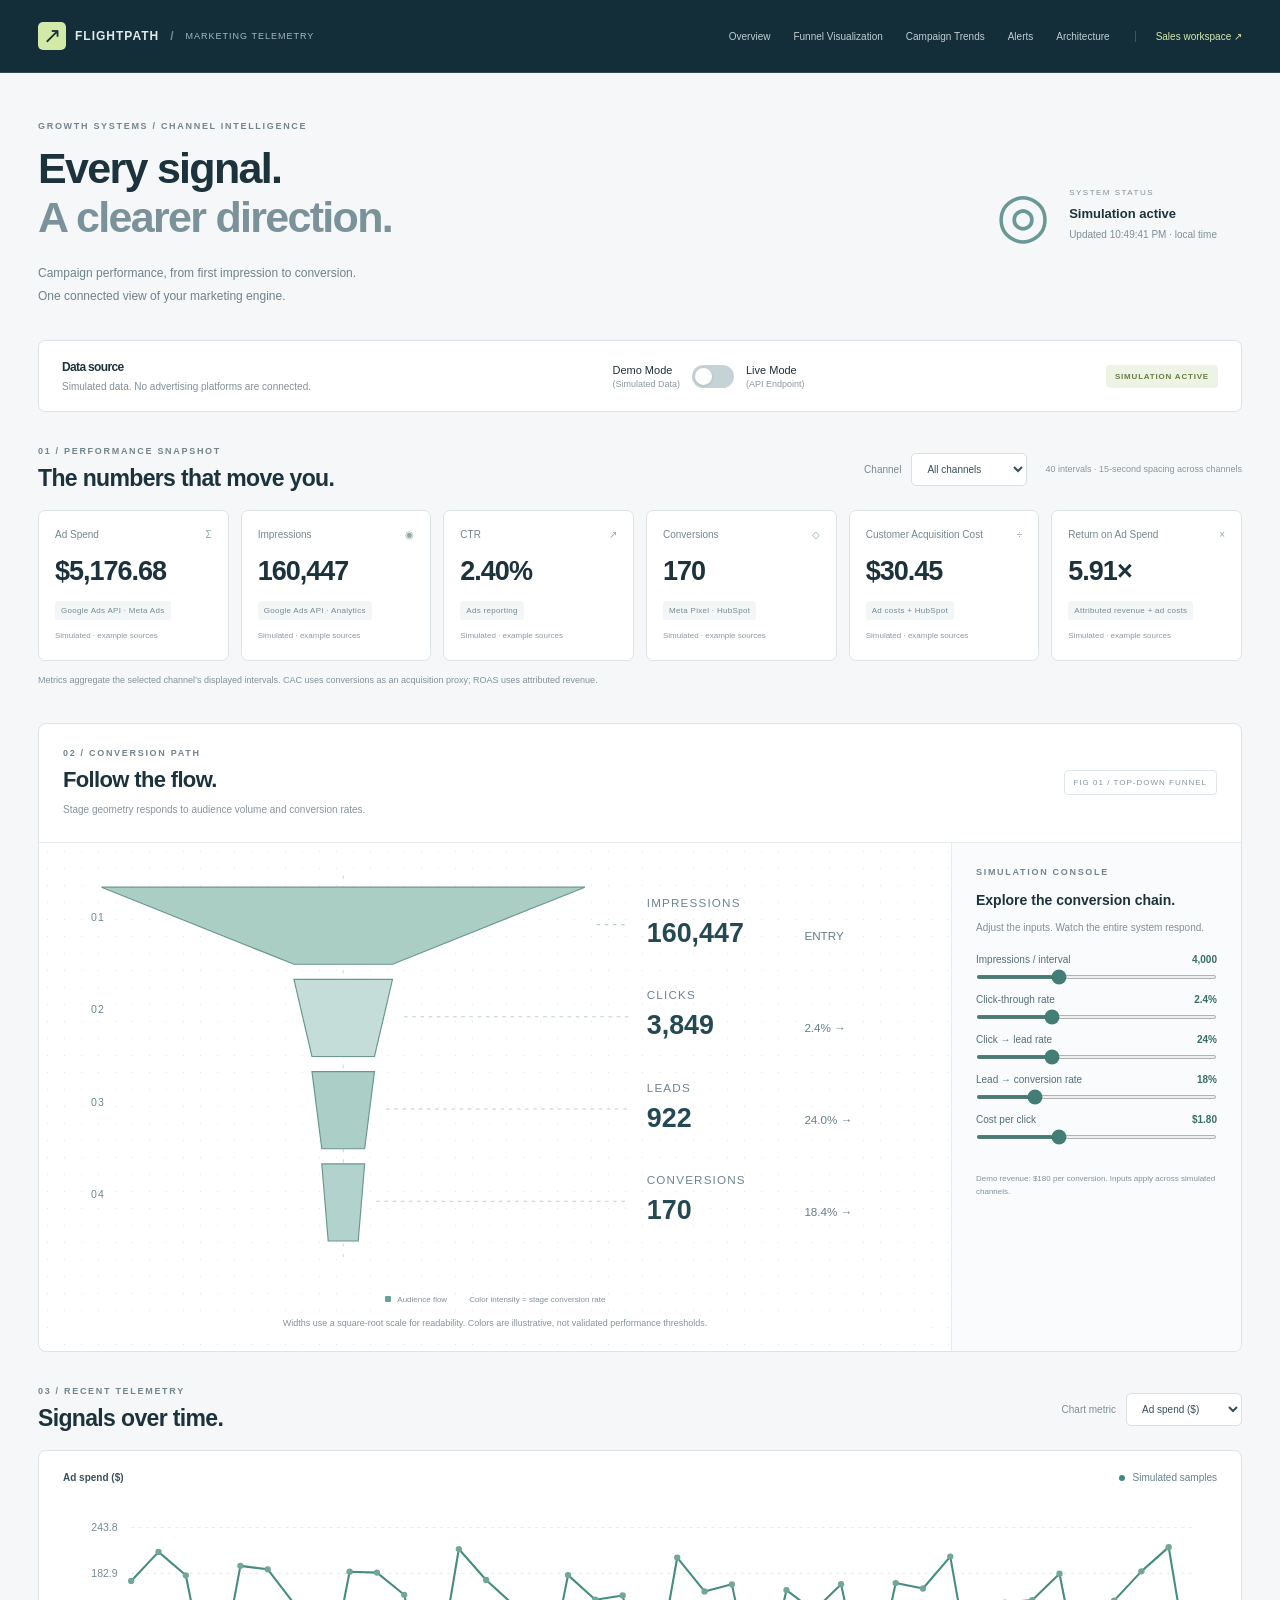
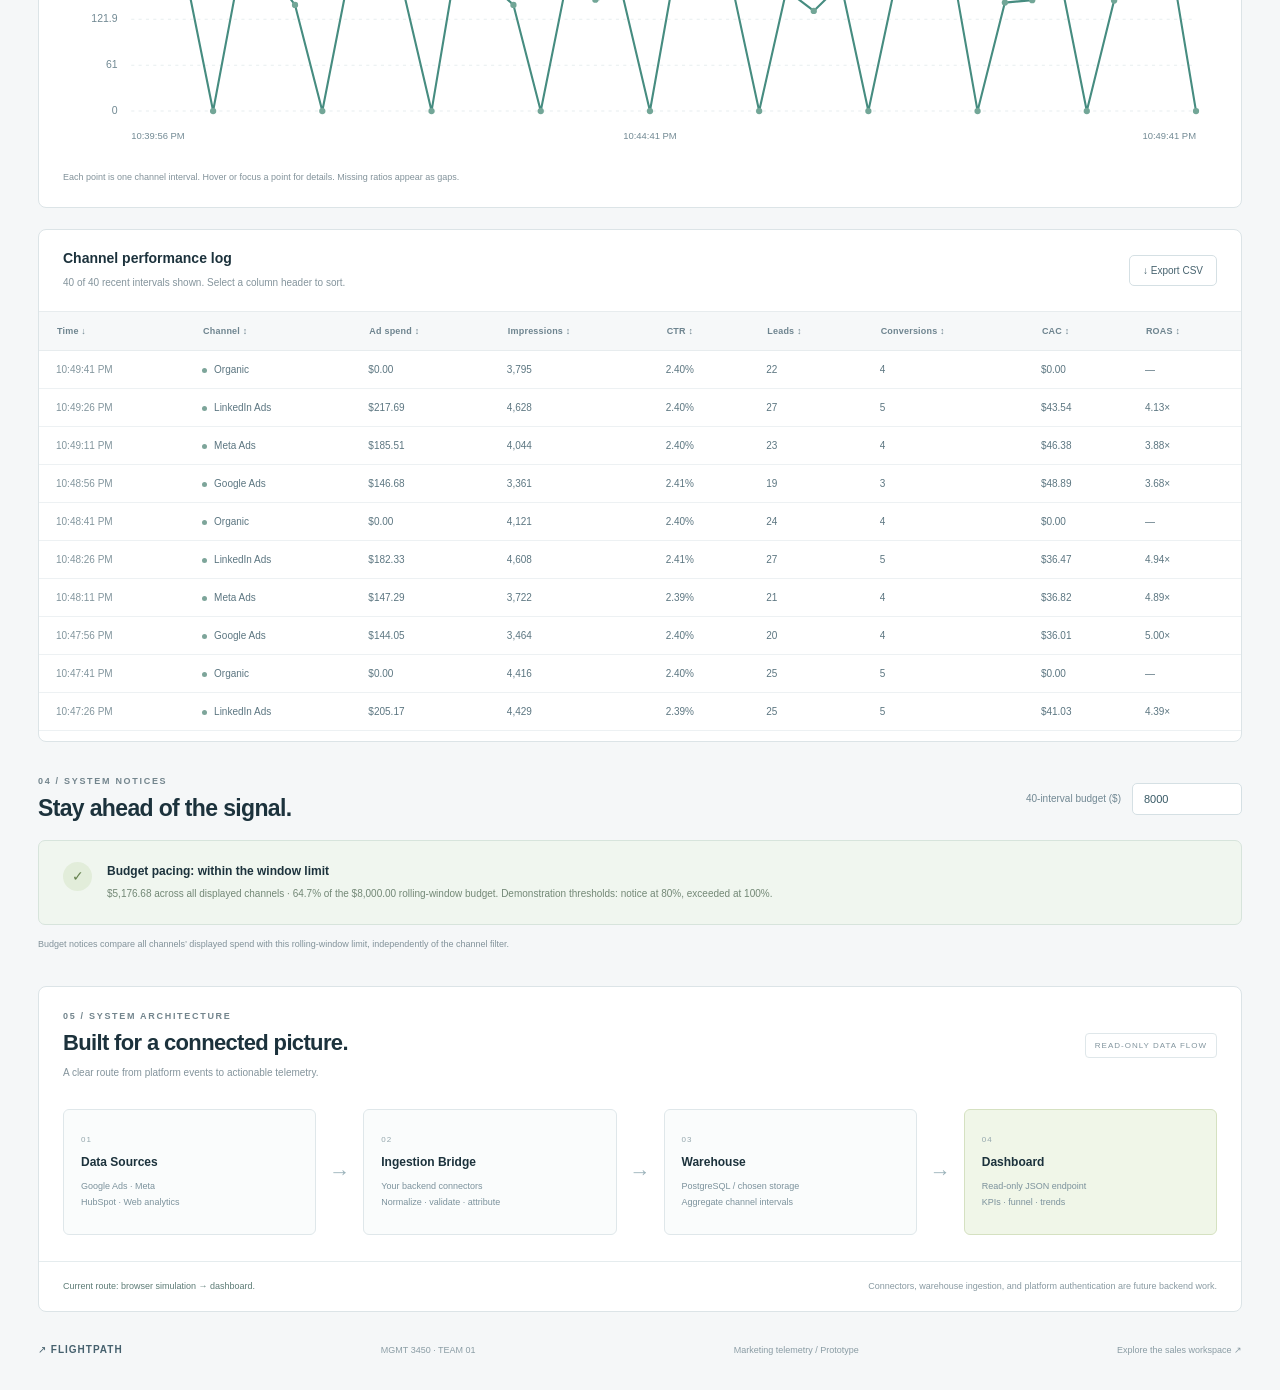
==== index.html @ a355e353 "Build responsive marketing telemetry dashboard with demo and live API modes Add six KPIs, interactiv" ====
<!doctype html>
<html lang="en"><head><meta charset="utf-8"><meta name="viewport" content="width=device-width, initial-scale=1"><meta name="description" content="Marketing telemetry with an interactive funnel, channel trends, and optional live API connection."><title>Flightpath | Marketing Telemetry</title><link rel="stylesheet" href="marketing/styles.css"><script defer src="marketing/model.js"></script><script defer src="marketing/app.js"></script></head>
<body><a class="skip" href="#overview">Skip to overview</a>
<header class="site-header"><div class="nav-inner"><a class="logo" href="#overview"><span class="logo-mark">↗</span> FLIGHTPATH <span class="logo-divider">/</span> <span class="logo-sub">MARKETING TELEMETRY</span></a><nav aria-label="Page sections"><a href="#overview">Overview</a><a href="#visualization">Funnel Visualization</a><a href="#trends">Campaign Trends</a><a href="#alerts">Alerts</a><a href="#architecture">Architecture</a></nav><a class="sales-link" href="sales.html">Sales workspace ↗</a></div></header>
<main><section class="hero"><div><p class="eyebrow">GROWTH SYSTEMS / CHANNEL INTELLIGENCE</p><h1>Every signal.<br><span>A clearer direction.</span></h1><p class="intro">Campaign performance, from first impression to conversion.<br>One connected view of your marketing engine.</p></div><div class="hero-status"><span class="status-orbit" aria-hidden="true">◎</span><div><span class="small-label">SYSTEM STATUS</span><strong id="status-label">Simulation active</strong><span id="updated">Waiting for first sample</span></div></div></section>
<section class="source-panel" aria-labelledby="source-title"><div class="source-top"><div><h2 id="source-title">Data source</h2><p id="source-description">Simulated data. No advertising platforms are connected.</p></div><div class="mode-control"><span>Demo Mode <small>(Simulated Data)</small></span><button id="mode-toggle" class="switch" role="switch" aria-checked="false" aria-label="Live Mode (API Endpoint)"><span></span></button><span>Live Mode <small>(API Endpoint)</small></span></div><span id="mode-badge" class="pill">SIMULATION ACTIVE</span></div><form id="api-form" class="api-settings" hidden><label>Read-only API endpoint<input id="api-endpoint" type="url" placeholder="https://your-backend.example/api/marketing" autocomplete="off" aria-describedby="api-help"></label><button type="submit" class="primary">Connect endpoint ↗</button><p id="api-help">Use your own JSON endpoint. Platform API keys stay on your backend. Live mode never generates sample data.</p></form><p id="connection-message" class="connection-message" role="status"></p></section>
<section id="overview" class="section-block" aria-labelledby="overview-title"><div class="section-heading"><div><p class="eyebrow">01 / PERFORMANCE SNAPSHOT</p><h2 id="overview-title">The numbers that move you.</h2></div><div class="scope"><label for="channel">Channel</label><select id="channel"><option value="all">All channels</option></select><span id="sample-count">40 intervals · 15-second spacing</span></div></div><div id="kpis" class="kpi-grid"></div><p class="section-note">Metrics aggregate the selected channel’s displayed intervals. CAC uses conversions as an acquisition proxy; ROAS uses attributed revenue.</p></section>
<section id="visualization" class="panel section-block" aria-labelledby="funnel-title"><div class="panel-heading"><div><p class="eyebrow">02 / CONVERSION PATH</p><h2 id="funnel-title">Follow the flow.</h2><p>Stage geometry responds to audience volume and conversion rates.</p></div><span class="tag">FIG 01 / TOP-DOWN FUNNEL</span></div><div class="funnel-layout"><div class="funnel-canvas"><svg id="funnel" viewBox="0 0 740 370" role="img" aria-labelledby="funnel-svg-title funnel-svg-description"></svg><div class="funnel-legend"><span><i></i> Audience flow</span><span>Color intensity = stage conversion rate</span></div><p class="section-note">Widths use a square-root scale for readability. Colors are illustrative, not validated performance thresholds.</p></div><aside class="control-panel"><p class="eyebrow">SIMULATION CONSOLE</p><h3>Explore the conversion chain.</h3><p id="controls-note">Adjust the inputs. Watch the entire system respond.</p><fieldset id="demo-controls"><legend class="sr-only">Demo simulation settings</legend><label>Impressions / interval <output for="demo-impressions" id="value-impressions"></output><input id="demo-impressions" type="range" min="1000" max="10000" step="100" value="4000"></label><label>Click-through rate <output for="demo-ctr" id="value-ctr"></output><input id="demo-ctr" type="range" min="0" max="8" step="0.1" value="2.4"></label><label>Click → lead rate <output for="demo-lead" id="value-lead"></output><input id="demo-lead" type="range" min="0" max="80" step="1" value="24"></label><label>Lead → conversion rate <output for="demo-close" id="value-close"></output><input id="demo-close" type="range" min="0" max="80" step="1" value="18"></label><label>Cost per click <output for="demo-cpc" id="value-cpc"></output><input id="demo-cpc" type="range" min="0.2" max="5" step="0.1" value="1.8"></label></fieldset><p class="control-footnote">Demo revenue: $180 per conversion. Inputs apply across simulated channels.</p></aside></div></section>
<section id="trends" class="section-block" aria-labelledby="trends-title"><div class="section-heading"><div><p class="eyebrow">03 / RECENT TELEMETRY</p><h2 id="trends-title">Signals over time.</h2></div><label class="metric-select">Chart metric <select id="chart-metric"><option value="spend">Ad spend ($)</option><option value="impressions">Impressions</option><option value="ctr">CTR (%)</option><option value="conversions">Conversions</option><option value="cac">CAC ($)</option><option value="roas">ROAS (×)</option></select></label></div><div class="panel chart-panel"><div class="chart-top"><span id="chart-title">Ad spend ($)</span><span><i class="chart-dot"></i> <span id="chart-source">Simulated samples</span></span></div><svg id="trend-chart" viewBox="0 0 1100 250" role="img" aria-labelledby="chart-svg-title chart-svg-description"></svg><p class="section-note">Each point is one channel interval. Hover or focus a point for details. Missing ratios appear as gaps.</p></div><div class="panel telemetry-table"><div class="panel-heading"><div><h3>Channel performance log</h3><p id="table-description">Most recent 40 intervals. Select a column header to sort.</p></div><button id="export" class="secondary">↓ Export CSV</button></div><div class="table-scroll"><table><caption class="sr-only">Recent marketing telemetry, sortable by column</caption><thead><tr id="table-head"></tr></thead><tbody id="table-body"></tbody></table></div></div></section>
<section id="alerts" class="section-block" aria-labelledby="alerts-title"><div class="section-heading"><div><p class="eyebrow">04 / SYSTEM NOTICES</p><h2 id="alerts-title">Stay ahead of the signal.</h2></div><label class="budget-setting">40-interval budget ($)<input id="budget" type="number" min="1" max="1000000000" step="1" value="8000"></label></div><div id="notice" class="notice" role="status"></div><p class="section-note">Budget notices compare all channels’ displayed spend with this rolling-window limit, independently of the channel filter.</p></section>
<section id="architecture" class="panel section-block" aria-labelledby="architecture-title"><div class="panel-heading"><div><p class="eyebrow">05 / SYSTEM ARCHITECTURE</p><h2 id="architecture-title">Built for a connected picture.</h2><p>A clear route from platform events to actionable telemetry.</p></div><span class="tag">READ-ONLY DATA FLOW</span></div><div class="architecture-flow"><div><span class="node-number">01</span><h3>Data Sources</h3><p>Google Ads · Meta<br>HubSpot · Web analytics</p></div><span class="flow-arrow" aria-hidden="true">→</span><div><span class="node-number">02</span><h3>Ingestion Bridge</h3><p>Your backend connectors<br>Normalize · validate · attribute</p></div><span class="flow-arrow" aria-hidden="true">→</span><div><span class="node-number">03</span><h3>Warehouse</h3><p>PostgreSQL / chosen storage<br>Aggregate channel intervals</p></div><span class="flow-arrow" aria-hidden="true">→</span><div class="active-node"><span class="node-number">04</span><h3>Dashboard</h3><p>Read-only JSON endpoint<br>KPIs · funnel · trends</p></div></div><div class="architecture-note"><span id="architecture-status">Current route: browser simulation → dashboard.</span><span>Connectors, warehouse ingestion, and platform authentication are future backend work.</span></div></section>
<footer><a class="footer-brand" href="#overview">↗ FLIGHTPATH</a><span>MGMT 3450 · TEAM 01</span><span>Marketing telemetry / Prototype</span><a href="sales.html">Explore the sales workspace ↗</a></footer></main></body></html>
---- marketing/styles.css ----
*{box-sizing:border-box}:root{font-family:Inter,"Segoe UI",Arial,sans-serif;color:#1c323c;background:#f5f7f8;font-synthesis:none;font-size:14px;scroll-behavior:smooth;scroll-padding-top:100px}body{margin:0}button,input,select{font:inherit}button,a,input,select{touch-action:manipulation}button{cursor:pointer}a{color:inherit}button:focus-visible,a:focus-visible,input:focus-visible,select:focus-visible,svg circle:focus-visible{outline:3px solid #c18134;outline-offset:4px}button:disabled{cursor:default;opacity:.5}[hidden]{display:none!important}.site-header{background:#132e38;color:#e1e9e9;position:sticky;top:0;z-index:20;border-bottom:1px solid #344a52}.nav-inner{max-width:1460px;padding:22px 38px;margin:auto;display:flex;align-items:center;gap:25px}.logo{text-decoration:none;font-weight:750;font-size:12px;letter-spacing:1px;display:flex;align-items:center;gap:9px;white-space:nowrap}.logo-mark{background:#d2e9a7;color:#18313a;font-size:22px;line-height:28px;width:28px;text-align:center;border-radius:5px}.logo-divider{color:#6f8b96;margin:0 2px}.logo-sub{font-weight:400;font-size:9px;color:#a6b9c0;letter-spacing:1px}nav{display:flex;align-items:center;gap:23px;margin-left:auto}nav a{text-decoration:none;font-size:10px;color:#bfced3;white-space:nowrap}nav a:hover{color:#e6f3b9}.sales-link{font-size:10px;color:#d7e8b0;white-space:nowrap;text-decoration:none;border-left:1px solid #40565f;padding-left:20px}main{max-width:1384px;padding:0 38px;margin:auto}.hero{display:flex;align-items:center;justify-content:space-between;gap:25px;padding:48px 0 33px}.eyebrow{font-size:9px;letter-spacing:1.7px;font-weight:650;color:#73858d;margin:0 0 13px}h1{font-size:43px;letter-spacing:-1.7px;line-height:1.15;font-weight:650;margin:0 0 19px}h1 span{color:#7b929a}.intro{font-size:12px;line-height:1.9;color:#6f828c;margin:0}.hero-status{display:flex;gap:19px;align-items:center;margin-right:25px}.status-orbit{font-size:62px;color:#6a9894;font-weight:200}.small-label{font-size:8px;letter-spacing:1.5px;color:#82929a;display:block;margin-bottom:9px}.hero-status strong{font-size:13px;display:block;font-weight:550}.hero-status #updated{font-size:10px;display:block;color:#80909a;margin-top:8px}.source-panel{border:1px solid #dce4e7;border-radius:7px;background:white;padding:19px 23px}.source-top{display:flex;align-items:center;gap:23px;justify-content:space-between}.source-top h2{font-size:12px;font-weight:600;margin:0}.source-top p{font-size:10px;color:#819099;margin:7px 0 0}.mode-control{display:flex;align-items:center;gap:12px;font-size:11px;white-space:nowrap}.mode-control small{display:block;font-size:9px;color:#8a989e;margin-top:3px}.switch{width:42px;height:23px;border:0;border-radius:20px;background:#c6d3d6;padding:3px;flex-shrink:0}.switch span{display:block;width:17px;height:17px;border-radius:50%;background:white;box-shadow:0 1px 3px #0002;transition:transform .2s}.switch[aria-checked=true]{background:#2c746b}.switch[aria-checked=true] span{transform:translateX(19px)}.pill{font-size:8px;letter-spacing:.8px;font-weight:650;background:#eef4e5;color:#657e42;padding:7px 9px;border-radius:4px;white-space:nowrap}.pill.live{background:#e7f2f0;color:#307c70}.pill.offline{background:#fff1e7;color:#9b6032}.connection-message{font-size:11px;color:#94622f;line-height:1.6;margin:0}.connection-message:not(:empty){padding-top:13px}.api-settings{display:flex;align-items:end;gap:13px;border-top:1px solid #e9edef;margin-top:18px;padding-top:16px;flex-wrap:wrap}.api-settings label{flex:1;font-size:10px;min-width:220px;color:#627681}.api-settings input{display:block;margin-top:7px;padding:10px 12px;border:1px solid #cbd7dc;border-radius:5px;width:100%;font-size:11px}.api-settings p{font-size:10px;color:#80919a;margin:0;width:100%}.primary{border:0;border-radius:5px;background:#234e59;color:white;font-size:11px;padding:11px 17px}.primary:hover{background:#356875}.section-block{margin-top:34px;scroll-margin-top:100px}.section-heading{display:flex;align-items:center;justify-content:space-between;gap:20px;margin-bottom:18px}h2{font-size:23px;font-weight:600;letter-spacing:-.65px;margin:0}.section-heading .eyebrow{margin-bottom:9px}.scope{display:flex;align-items:center;gap:10px;font-size:10px;color:#778993}.scope #sample-count{font-size:9px;margin-left:8px;color:#88969d}select{font-size:10px;background:white;border:1px solid #d8e1e5;padding:9px 25px 9px 11px;border-radius:5px;color:#354f5b;max-width:230px}.kpi-grid{display:grid;grid-template-columns:repeat(6,minmax(0,1fr));gap:12px}.kpi{background:white;border:1px solid #dce4e7;border-radius:7px;padding:18px 16px}.kpi-title{display:flex;justify-content:space-between;font-size:10px;color:#74868f;gap:5px}.kpi-symbol{color:#8eaaa7}.kpi-value{display:block;font-size:27px;font-weight:550;letter-spacing:-1px;margin:16px 0 13px;font-variant-numeric:tabular-nums;overflow-wrap:anywhere}.source-tag{font-size:8px;letter-spacing:.3px;background:#f3f6f7;padding:5px 6px;border-radius:3px;color:#748993;display:inline-block}.kpi-note{font-size:8px;color:#8b9aa1;margin:10px 0 0;line-height:1.5}.section-note{font-size:9px;line-height:1.7;color:#82929a;margin:12px 0 0}.panel{background:white;border:1px solid #dce4e7;border-radius:8px;overflow:hidden}.panel-heading{padding:24px;display:flex;align-items:center;justify-content:space-between;gap:18px}.panel-heading h2{font-size:22px}.panel-heading h3{font-size:14px;margin:0;font-weight:600}.panel-heading p:not(.eyebrow){font-size:10px;color:#84949c;line-height:1.6;margin:9px 0 0}.panel-heading .eyebrow{margin-bottom:9px}.tag{font-size:8px;letter-spacing:1px;border:1px solid #dfe7ea;padding:7px 9px;color:#82959e;border-radius:4px;white-space:nowrap}.funnel-layout{display:grid;grid-template-columns:minmax(0,1fr) 290px;border-top:1px solid #e7ecee}.funnel-canvas{padding:15px 24px 20px;background:radial-gradient(#dfe7ea .7px,transparent .8px);background-size:17px 17px;min-width:0}#funnel{width:100%;display:block;min-height:280px}.funnel-legend{display:flex;justify-content:center;gap:22px;font-size:8px;color:#80939b;padding-top:5px}.funnel-legend i{display:inline-block;width:6px;height:6px;background:#64a49c;margin-right:5px;border-radius:1px}.funnel-canvas .section-note{text-align:center;background:#ffffffaa}.control-panel{border-left:1px solid #e7ecee;background:#fafbfc;padding:24px}.control-panel h3{font-size:14px;line-height:1.5;margin:0 0 8px;font-weight:550}.control-panel p:not(.eyebrow){font-size:10px;line-height:1.7;color:#7f919a;margin:0 0 18px}fieldset{border:0;margin:0;padding:0;min-width:0}fieldset label{display:block;font-size:10px;color:#526e79;margin-bottom:15px}output{float:right;color:#376e66;font-weight:600}input[type=range]{width:100%;display:block;margin:10px 0 0;accent-color:#437e76;height:4px;cursor:pointer}fieldset:disabled{opacity:.42}.control-panel .control-footnote{font-size:8px!important;margin:18px 0 0!important}.metric-select{font-size:10px;display:flex;align-items:center;gap:10px;color:#7d8d96}.chart-panel{padding:21px 24px;margin-bottom:21px}.chart-top{display:flex;justify-content:space-between;font-size:10px;color:#637f8b;margin-bottom:13px}.chart-top #chart-title{font-weight:600;color:#36515e}.chart-dot{display:inline-block;background:#3f8b81;width:6px;height:6px;border-radius:50%;margin-right:5px}#trend-chart{width:100%;display:block;min-height:180px;overflow:visible}.chart-point:hover,.chart-point:focus{r:5;fill:#133c46}.telemetry-table .panel-heading{padding:20px 24px}.secondary{background:white;border:1px solid #d5e0e4;border-radius:5px;color:#47636f;font-size:10px;padding:9px 13px;white-space:nowrap}.secondary:hover{background:#f1f6f7}.table-scroll{overflow:auto;max-height:430px}table{width:100%;border-collapse:separate;border-spacing:0;font-size:10px;font-variant-numeric:tabular-nums;white-space:nowrap}th{background:#f6f8f9;position:sticky;top:0;text-align:left;border-top:1px solid #e7ecee;border-bottom:1px solid #e7ecee;z-index:1}th button{border:0;background:none;font-size:9px;font-weight:550;color:#6e848f;padding:13px 17px;width:100%;text-align:left;letter-spacing:.2px}td{padding:13px 17px;color:#5c7681;border-bottom:1px solid #edf1f3}td:first-child{color:#83969e}tbody tr:last-child td{border:0}.channel-dot{display:inline-block;width:5px;height:5px;border-radius:50%;background:#7da59a;margin-right:7px}.empty{text-align:center;padding:42px;color:#84969e;font-size:12px}.budget-setting{font-size:10px;color:#718893;display:flex;align-items:center;gap:11px}.budget-setting input{padding:9px 11px;border:1px solid #d5e0e4;border-radius:5px;width:110px;font-size:11px;color:#385965}.notice{padding:21px 24px;border:1px solid #d7e4dc;background:#f0f6ef;border-radius:7px;display:flex;align-items:flex-start;gap:15px}.notice-icon{display:grid;place-items:center;background:#e2edda;border-radius:50%;width:29px;height:29px;color:#64804e;font-size:14px;flex-shrink:0}.notice strong{font-size:12px;font-weight:600;display:block;margin:2px 0 7px}.notice p{font-size:10px;line-height:1.8;color:#738876;margin:0}.notice.warning{background:#fff8ed;border-color:#ecdec9}.notice.warning .notice-icon{background:#f5e9d5;color:#9d783e}.notice.warning p{color:#917a57}.notice.error{background:#fbefec;border-color:#ead2ca}.notice.error .notice-icon{background:#f2dcd4;color:#a6664e}.notice.error p{color:#976e5e}.architecture-flow{display:flex;align-items:center;padding:4px 24px 26px;gap:13px}.architecture-flow>div{border:1px solid #dfe7ea;border-radius:6px;padding:19px 17px;flex:1;min-width:0;min-height:126px;background:#fafcfc}.node-number{font-size:8px;letter-spacing:1px;color:#95a7ad}.architecture-flow h3{font-size:12px;font-weight:600;margin:10px 0 9px}.architecture-flow p{font-size:9px;color:#7c929c;line-height:1.8;margin:0}.flow-arrow{color:#9bb2ba;font-size:21px}.architecture-flow .active-node{background:#f0f6e8;border-color:#d5e1c1}.architecture-note{border-top:1px solid #e5ecee;padding:17px 24px;font-size:9px;color:#899aa2;display:flex;justify-content:space-between;gap:20px;line-height:1.7}.architecture-note span:first-child{color:#5c7b75}footer{display:flex;align-items:center;justify-content:space-between;gap:20px;padding:32px 0 35px;color:#8a9ca4;font-size:9px}footer a{text-decoration:none}.footer-brand{letter-spacing:1px;color:#46616e;font-weight:600;font-size:10px}.sr-only{position:absolute;width:1px;height:1px;margin:-1px;padding:0;overflow:hidden;clip:rect(0,0,0,0);white-space:nowrap;border:0}.skip{position:fixed;top:-100px;left:10px;z-index:50;background:white;padding:12px}.skip:focus{top:10px}
@media(min-width:1550px){main{padding:0 55px}.nav-inner{padding-left:55px;padding-right:55px}}@media(max-width:1200px){.logo-sub,.logo-divider{display:none}.nav-inner{gap:20px}nav{gap:16px}.kpi-grid{grid-template-columns:repeat(3,minmax(0,1fr))}.kpi-value{font-size:30px}.funnel-layout{grid-template-columns:minmax(0,1fr) 255px}.scope{flex-wrap:wrap;justify-content:flex-end}.scope #sample-count{width:100%;text-align:right}.hero-status{margin-right:0}.architecture-flow{gap:9px}.architecture-flow>div{padding:15px 12px}.architecture-flow h3{font-size:11px}.architecture-flow p{font-size:8px}}@media(max-width:850px){.nav-inner{flex-wrap:wrap;padding:16px 24px;gap:15px}nav{order:3;width:100%;overflow-x:auto;padding:1px 0 4px;justify-content:space-between}.sales-link{margin-left:auto;border:0}.site-header{position:static}main{padding:0 24px}.hero{padding-top:34px}.hero-status{gap:8px}.status-orbit{font-size:40px}h1{font-size:35px}.source-top{flex-wrap:wrap;gap:17px}.source-top>div:first-child{width:100%}.source-top>.pill{margin-left:auto}.funnel-layout{grid-template-columns:1fr}.control-panel{border-left:0;border-top:1px solid #e7ecee}fieldset{display:grid;grid-template-columns:1fr 1fr;gap:15px 25px}fieldset label{margin:0}.control-panel h3{font-size:16px}.architecture-flow{flex-wrap:wrap}.architecture-flow>div{flex-basis:40%;min-height:130px}.architecture-flow .flow-arrow:nth-of-type(2){display:none}.architecture-note{flex-direction:column;gap:6px}.section-heading{align-items:flex-start}.scope #sample-count{font-size:8px}.hero-status #updated{max-width:150px;line-height:1.5}.hero-status strong{font-size:11px}.intro{font-size:11px}}@media(max-width:550px){main{padding:0 16px}.nav-inner{padding:15px 16px}nav{gap:21px;justify-content:flex-start}.hero{display:block}.hero-status{margin-top:26px}.status-orbit{font-size:35px}.hero-status #updated{max-width:none}.small-label{font-size:7px;margin-bottom:5px}h1{font-size:37px}.source-panel{padding:18px}.mode-control{font-size:10px;gap:8px}.mode-control small{font-size:8px}.source-top>.pill{margin-left:0}.kpi-grid{grid-template-columns:repeat(2,minmax(0,1fr));gap:10px}.kpi{padding:17px 14px}.kpi-value{font-size:27px}.section-heading{flex-direction:column;gap:14px}.scope{justify-content:flex-start}.scope #sample-count{width:auto;margin-left:4px}.section-heading h2{font-size:23px}.panel-heading{padding:20px;flex-wrap:wrap}.panel-heading .tag{display:none}.funnel-canvas{padding:15px 10px}.funnel-canvas svg{min-height:210px!important}.funnel-legend{gap:10px;font-size:7px}.control-panel{padding:20px}fieldset{grid-template-columns:1fr 1fr;gap:20px 15px}fieldset label{font-size:9px}.chart-panel{padding:18px 13px}.chart-top{font-size:9px}#trend-chart{min-height:140px}.budget-setting{width:100%;justify-content:space-between}.architecture-flow{display:block;padding:0 20px 20px}.architecture-flow>div{min-height:0;padding:18px}.architecture-flow h3{font-size:13px}.architecture-flow p{font-size:10px}.flow-arrow{display:block!important;text-align:center;transform:rotate(90deg);padding:5px}.architecture-note{padding:17px 20px}footer{flex-wrap:wrap;gap:17px;font-size:8px}footer span:last-of-type{display:none}.notice{padding:18px;gap:10px}.notice p{font-size:10px;overflow-wrap:anywhere}}@media(prefers-reduced-motion:reduce){:root{scroll-behavior:auto}.switch span{transition:none}}
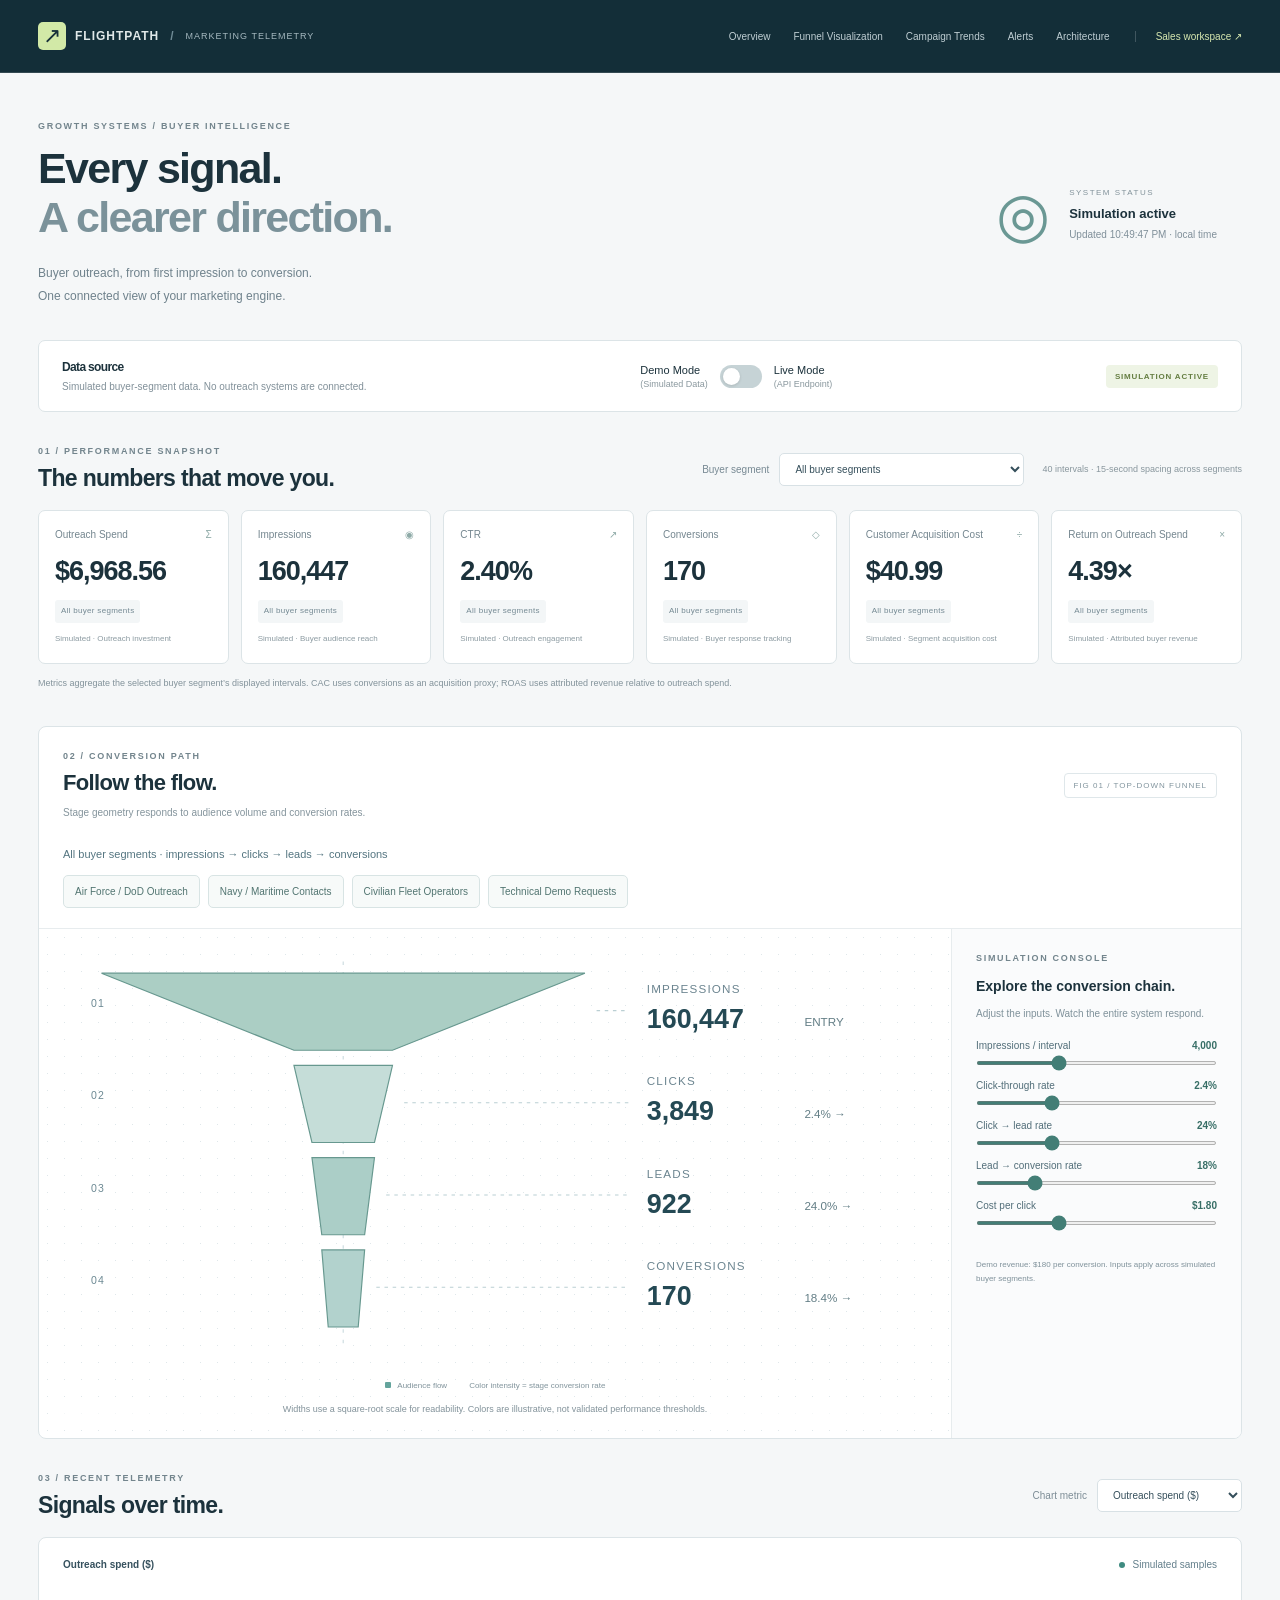
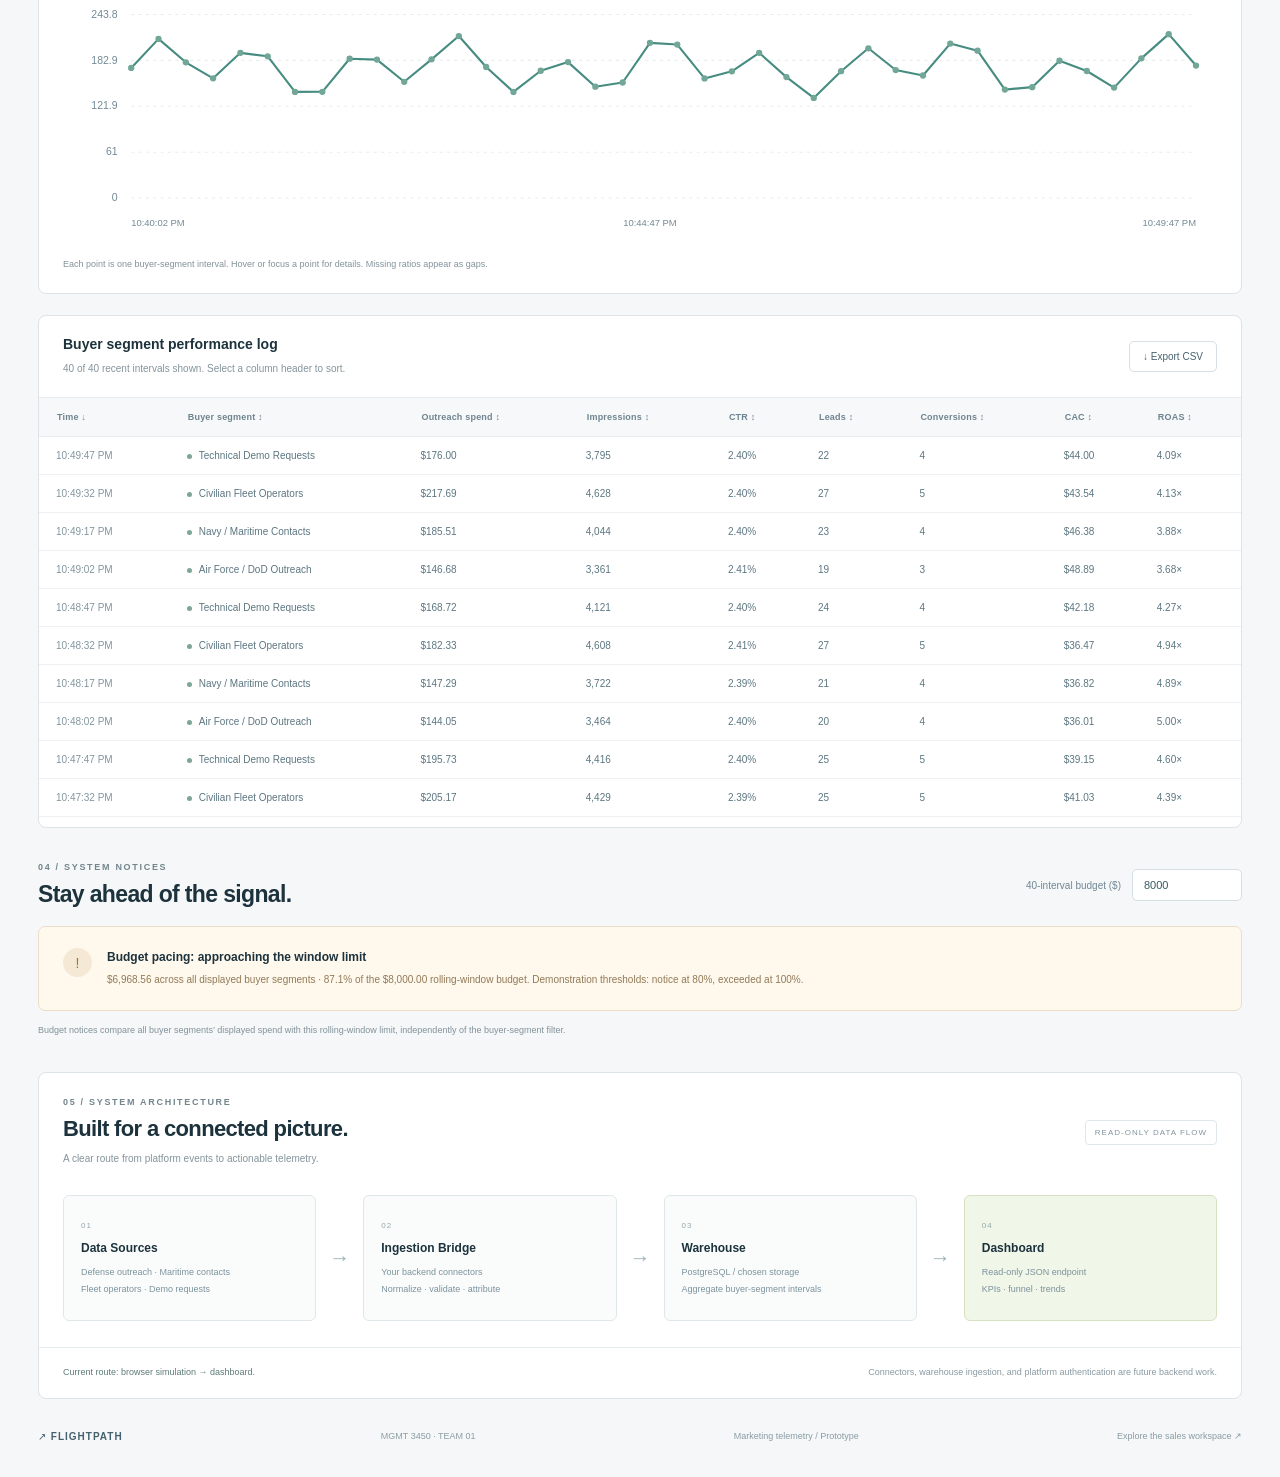
==== commit 6d071705: "Tailor marketing telemetry to drone buyer segments Replace generic advertising channels with Air For" ====
--- a/index.html
+++ b/index.html
@@ -1,12 +1,12 @@
 <!doctype html>
-<html lang="en"><head><meta charset="utf-8"><meta name="viewport" content="width=device-width, initial-scale=1"><meta name="description" content="Marketing telemetry with an interactive funnel, channel trends, and optional live API connection."><title>Flightpath | Marketing Telemetry</title><link rel="stylesheet" href="marketing/styles.css"><script defer src="marketing/model.js"></script><script defer src="marketing/app.js"></script></head>
+<html lang="en"><head><meta charset="utf-8"><meta name="viewport" content="width=device-width, initial-scale=1"><meta name="description" content="Marketing telemetry with an interactive funnel, buyer-segment trends, and optional live API connection."><title>Flightpath | Marketing Telemetry</title><link rel="stylesheet" href="marketing/styles.css"><script defer src="marketing/model.js"></script><script defer src="marketing/app.js"></script></head>
 <body><a class="skip" href="#overview">Skip to overview</a>
 <header class="site-header"><div class="nav-inner"><a class="logo" href="#overview"><span class="logo-mark">↗</span> FLIGHTPATH <span class="logo-divider">/</span> <span class="logo-sub">MARKETING TELEMETRY</span></a><nav aria-label="Page sections"><a href="#overview">Overview</a><a href="#visualization">Funnel Visualization</a><a href="#trends">Campaign Trends</a><a href="#alerts">Alerts</a><a href="#architecture">Architecture</a></nav><a class="sales-link" href="sales.html">Sales workspace ↗</a></div></header>
-<main><section class="hero"><div><p class="eyebrow">GROWTH SYSTEMS / CHANNEL INTELLIGENCE</p><h1>Every signal.<br><span>A clearer direction.</span></h1><p class="intro">Campaign performance, from first impression to conversion.<br>One connected view of your marketing engine.</p></div><div class="hero-status"><span class="status-orbit" aria-hidden="true">◎</span><div><span class="small-label">SYSTEM STATUS</span><strong id="status-label">Simulation active</strong><span id="updated">Waiting for first sample</span></div></div></section>
-<section class="source-panel" aria-labelledby="source-title"><div class="source-top"><div><h2 id="source-title">Data source</h2><p id="source-description">Simulated data. No advertising platforms are connected.</p></div><div class="mode-control"><span>Demo Mode <small>(Simulated Data)</small></span><button id="mode-toggle" class="switch" role="switch" aria-checked="false" aria-label="Live Mode (API Endpoint)"><span></span></button><span>Live Mode <small>(API Endpoint)</small></span></div><span id="mode-badge" class="pill">SIMULATION ACTIVE</span></div><form id="api-form" class="api-settings" hidden><label>Read-only API endpoint<input id="api-endpoint" type="url" placeholder="https://your-backend.example/api/marketing" autocomplete="off" aria-describedby="api-help"></label><button type="submit" class="primary">Connect endpoint ↗</button><p id="api-help">Use your own JSON endpoint. Platform API keys stay on your backend. Live mode never generates sample data.</p></form><p id="connection-message" class="connection-message" role="status"></p></section>
-<section id="overview" class="section-block" aria-labelledby="overview-title"><div class="section-heading"><div><p class="eyebrow">01 / PERFORMANCE SNAPSHOT</p><h2 id="overview-title">The numbers that move you.</h2></div><div class="scope"><label for="channel">Channel</label><select id="channel"><option value="all">All channels</option></select><span id="sample-count">40 intervals · 15-second spacing</span></div></div><div id="kpis" class="kpi-grid"></div><p class="section-note">Metrics aggregate the selected channel’s displayed intervals. CAC uses conversions as an acquisition proxy; ROAS uses attributed revenue.</p></section>
-<section id="visualization" class="panel section-block" aria-labelledby="funnel-title"><div class="panel-heading"><div><p class="eyebrow">02 / CONVERSION PATH</p><h2 id="funnel-title">Follow the flow.</h2><p>Stage geometry responds to audience volume and conversion rates.</p></div><span class="tag">FIG 01 / TOP-DOWN FUNNEL</span></div><div class="funnel-layout"><div class="funnel-canvas"><svg id="funnel" viewBox="0 0 740 370" role="img" aria-labelledby="funnel-svg-title funnel-svg-description"></svg><div class="funnel-legend"><span><i></i> Audience flow</span><span>Color intensity = stage conversion rate</span></div><p class="section-note">Widths use a square-root scale for readability. Colors are illustrative, not validated performance thresholds.</p></div><aside class="control-panel"><p class="eyebrow">SIMULATION CONSOLE</p><h3>Explore the conversion chain.</h3><p id="controls-note">Adjust the inputs. Watch the entire system respond.</p><fieldset id="demo-controls"><legend class="sr-only">Demo simulation settings</legend><label>Impressions / interval <output for="demo-impressions" id="value-impressions"></output><input id="demo-impressions" type="range" min="1000" max="10000" step="100" value="4000"></label><label>Click-through rate <output for="demo-ctr" id="value-ctr"></output><input id="demo-ctr" type="range" min="0" max="8" step="0.1" value="2.4"></label><label>Click → lead rate <output for="demo-lead" id="value-lead"></output><input id="demo-lead" type="range" min="0" max="80" step="1" value="24"></label><label>Lead → conversion rate <output for="demo-close" id="value-close"></output><input id="demo-close" type="range" min="0" max="80" step="1" value="18"></label><label>Cost per click <output for="demo-cpc" id="value-cpc"></output><input id="demo-cpc" type="range" min="0.2" max="5" step="0.1" value="1.8"></label></fieldset><p class="control-footnote">Demo revenue: $180 per conversion. Inputs apply across simulated channels.</p></aside></div></section>
-<section id="trends" class="section-block" aria-labelledby="trends-title"><div class="section-heading"><div><p class="eyebrow">03 / RECENT TELEMETRY</p><h2 id="trends-title">Signals over time.</h2></div><label class="metric-select">Chart metric <select id="chart-metric"><option value="spend">Ad spend ($)</option><option value="impressions">Impressions</option><option value="ctr">CTR (%)</option><option value="conversions">Conversions</option><option value="cac">CAC ($)</option><option value="roas">ROAS (×)</option></select></label></div><div class="panel chart-panel"><div class="chart-top"><span id="chart-title">Ad spend ($)</span><span><i class="chart-dot"></i> <span id="chart-source">Simulated samples</span></span></div><svg id="trend-chart" viewBox="0 0 1100 250" role="img" aria-labelledby="chart-svg-title chart-svg-description"></svg><p class="section-note">Each point is one channel interval. Hover or focus a point for details. Missing ratios appear as gaps.</p></div><div class="panel telemetry-table"><div class="panel-heading"><div><h3>Channel performance log</h3><p id="table-description">Most recent 40 intervals. Select a column header to sort.</p></div><button id="export" class="secondary">↓ Export CSV</button></div><div class="table-scroll"><table><caption class="sr-only">Recent marketing telemetry, sortable by column</caption><thead><tr id="table-head"></tr></thead><tbody id="table-body"></tbody></table></div></div></section>
-<section id="alerts" class="section-block" aria-labelledby="alerts-title"><div class="section-heading"><div><p class="eyebrow">04 / SYSTEM NOTICES</p><h2 id="alerts-title">Stay ahead of the signal.</h2></div><label class="budget-setting">40-interval budget ($)<input id="budget" type="number" min="1" max="1000000000" step="1" value="8000"></label></div><div id="notice" class="notice" role="status"></div><p class="section-note">Budget notices compare all channels’ displayed spend with this rolling-window limit, independently of the channel filter.</p></section>
-<section id="architecture" class="panel section-block" aria-labelledby="architecture-title"><div class="panel-heading"><div><p class="eyebrow">05 / SYSTEM ARCHITECTURE</p><h2 id="architecture-title">Built for a connected picture.</h2><p>A clear route from platform events to actionable telemetry.</p></div><span class="tag">READ-ONLY DATA FLOW</span></div><div class="architecture-flow"><div><span class="node-number">01</span><h3>Data Sources</h3><p>Google Ads · Meta<br>HubSpot · Web analytics</p></div><span class="flow-arrow" aria-hidden="true">→</span><div><span class="node-number">02</span><h3>Ingestion Bridge</h3><p>Your backend connectors<br>Normalize · validate · attribute</p></div><span class="flow-arrow" aria-hidden="true">→</span><div><span class="node-number">03</span><h3>Warehouse</h3><p>PostgreSQL / chosen storage<br>Aggregate channel intervals</p></div><span class="flow-arrow" aria-hidden="true">→</span><div class="active-node"><span class="node-number">04</span><h3>Dashboard</h3><p>Read-only JSON endpoint<br>KPIs · funnel · trends</p></div></div><div class="architecture-note"><span id="architecture-status">Current route: browser simulation → dashboard.</span><span>Connectors, warehouse ingestion, and platform authentication are future backend work.</span></div></section>
+<main><section class="hero"><div><p class="eyebrow">GROWTH SYSTEMS / BUYER INTELLIGENCE</p><h1>Every signal.<br><span>A clearer direction.</span></h1><p class="intro">Buyer outreach, from first impression to conversion.<br>One connected view of your marketing engine.</p></div><div class="hero-status"><span class="status-orbit" aria-hidden="true">◎</span><div><span class="small-label">SYSTEM STATUS</span><strong id="status-label">Simulation active</strong><span id="updated">Waiting for first sample</span></div></div></section>
+<section class="source-panel" aria-labelledby="source-title"><div class="source-top"><div><h2 id="source-title">Data source</h2><p id="source-description">Simulated buyer-segment data. No outreach systems are connected.</p></div><div class="mode-control"><span>Demo Mode <small>(Simulated Data)</small></span><button id="mode-toggle" class="switch" role="switch" aria-checked="false" aria-label="Live Mode (API Endpoint)"><span></span></button><span>Live Mode <small>(API Endpoint)</small></span></div><span id="mode-badge" class="pill">SIMULATION ACTIVE</span></div><form id="api-form" class="api-settings" hidden><label>Read-only API endpoint<input id="api-endpoint" type="url" placeholder="https://your-backend.example/api/marketing" autocomplete="off" aria-describedby="api-help"></label><button type="submit" class="primary">Connect endpoint ↗</button><p id="api-help">Use your own JSON endpoint. CRM and outreach API keys stay on your backend. Live mode never generates sample data.</p></form><p id="connection-message" class="connection-message" role="status"></p></section>
+<section id="overview" class="section-block" aria-labelledby="overview-title"><div class="section-heading"><div><p class="eyebrow">01 / PERFORMANCE SNAPSHOT</p><h2 id="overview-title">The numbers that move you.</h2></div><div class="scope"><label for="channel">Buyer segment</label><select id="channel"><option value="all">All buyer segments</option></select><span id="sample-count">40 intervals · 15-second spacing</span></div></div><div id="kpis" class="kpi-grid"></div><p class="section-note">Metrics aggregate the selected buyer segment’s displayed intervals. CAC uses conversions as an acquisition proxy; ROAS uses attributed revenue relative to outreach spend.</p></section>
+<section id="visualization" class="panel section-block" aria-labelledby="funnel-title"><div class="panel-heading"><div><p class="eyebrow">02 / CONVERSION PATH</p><h2 id="funnel-title">Follow the flow.</h2><p>Stage geometry responds to audience volume and conversion rates.</p></div><span class="tag">FIG 01 / TOP-DOWN FUNNEL</span></div><div class="funnel-segment-context"><p id="funnel-scope">All buyer segments · impressions → clicks → leads → conversions</p><div id="funnel-segments" class="segment-list" aria-label="Funnel buyer segments"></div></div><div class="funnel-layout"><div class="funnel-canvas"><svg id="funnel" viewBox="0 0 740 370" role="img" aria-labelledby="funnel-svg-title funnel-svg-description"></svg><div class="funnel-legend"><span><i></i> Audience flow</span><span>Color intensity = stage conversion rate</span></div><p class="section-note">Widths use a square-root scale for readability. Colors are illustrative, not validated performance thresholds.</p></div><aside class="control-panel"><p class="eyebrow">SIMULATION CONSOLE</p><h3>Explore the conversion chain.</h3><p id="controls-note">Adjust the inputs. Watch the entire system respond.</p><fieldset id="demo-controls"><legend class="sr-only">Demo simulation settings</legend><label>Impressions / interval <output for="demo-impressions" id="value-impressions"></output><input id="demo-impressions" type="range" min="1000" max="10000" step="100" value="4000"></label><label>Click-through rate <output for="demo-ctr" id="value-ctr"></output><input id="demo-ctr" type="range" min="0" max="8" step="0.1" value="2.4"></label><label>Click → lead rate <output for="demo-lead" id="value-lead"></output><input id="demo-lead" type="range" min="0" max="80" step="1" value="24"></label><label>Lead → conversion rate <output for="demo-close" id="value-close"></output><input id="demo-close" type="range" min="0" max="80" step="1" value="18"></label><label>Cost per click <output for="demo-cpc" id="value-cpc"></output><input id="demo-cpc" type="range" min="0.2" max="5" step="0.1" value="1.8"></label></fieldset><p class="control-footnote">Demo revenue: $180 per conversion. Inputs apply across simulated buyer segments.</p></aside></div></section>
+<section id="trends" class="section-block" aria-labelledby="trends-title"><div class="section-heading"><div><p class="eyebrow">03 / RECENT TELEMETRY</p><h2 id="trends-title">Signals over time.</h2></div><label class="metric-select">Chart metric <select id="chart-metric"><option value="spend">Outreach spend ($)</option><option value="impressions">Impressions</option><option value="ctr">CTR (%)</option><option value="conversions">Conversions</option><option value="cac">CAC ($)</option><option value="roas">ROAS (×)</option></select></label></div><div class="panel chart-panel"><div class="chart-top"><span id="chart-title">Outreach spend ($)</span><span><i class="chart-dot"></i> <span id="chart-source">Simulated samples</span></span></div><svg id="trend-chart" viewBox="0 0 1100 250" role="img" aria-labelledby="chart-svg-title chart-svg-description"></svg><p class="section-note">Each point is one buyer-segment interval. Hover or focus a point for details. Missing ratios appear as gaps.</p></div><div class="panel telemetry-table"><div class="panel-heading"><div><h3>Buyer segment performance log</h3><p id="table-description">Most recent 40 intervals. Select a column header to sort.</p></div><button id="export" class="secondary">↓ Export CSV</button></div><div class="table-scroll"><table><caption class="sr-only">Recent buyer-segment telemetry, sortable by column</caption><thead><tr id="table-head"></tr></thead><tbody id="table-body"></tbody></table></div></div></section>
+<section id="alerts" class="section-block" aria-labelledby="alerts-title"><div class="section-heading"><div><p class="eyebrow">04 / SYSTEM NOTICES</p><h2 id="alerts-title">Stay ahead of the signal.</h2></div><label class="budget-setting">40-interval budget ($)<input id="budget" type="number" min="1" max="1000000000" step="1" value="8000"></label></div><div id="notice" class="notice" role="status"></div><p class="section-note">Budget notices compare all buyer segments’ displayed spend with this rolling-window limit, independently of the buyer-segment filter.</p></section>
+<section id="architecture" class="panel section-block" aria-labelledby="architecture-title"><div class="panel-heading"><div><p class="eyebrow">05 / SYSTEM ARCHITECTURE</p><h2 id="architecture-title">Built for a connected picture.</h2><p>A clear route from platform events to actionable telemetry.</p></div><span class="tag">READ-ONLY DATA FLOW</span></div><div class="architecture-flow"><div><span class="node-number">01</span><h3>Data Sources</h3><p>Defense outreach · Maritime contacts<br>Fleet operators · Demo requests</p></div><span class="flow-arrow" aria-hidden="true">→</span><div><span class="node-number">02</span><h3>Ingestion Bridge</h3><p>Your backend connectors<br>Normalize · validate · attribute</p></div><span class="flow-arrow" aria-hidden="true">→</span><div><span class="node-number">03</span><h3>Warehouse</h3><p>PostgreSQL / chosen storage<br>Aggregate buyer-segment intervals</p></div><span class="flow-arrow" aria-hidden="true">→</span><div class="active-node"><span class="node-number">04</span><h3>Dashboard</h3><p>Read-only JSON endpoint<br>KPIs · funnel · trends</p></div></div><div class="architecture-note"><span id="architecture-status">Current route: browser simulation → dashboard.</span><span>Connectors, warehouse ingestion, and platform authentication are future backend work.</span></div></section>
 <footer><a class="footer-brand" href="#overview">↗ FLIGHTPATH</a><span>MGMT 3450 · TEAM 01</span><span>Marketing telemetry / Prototype</span><a href="sales.html">Explore the sales workspace ↗</a></footer></main></body></html>
--- a/marketing/styles.css
+++ b/marketing/styles.css
@@ -1,2 +1,9 @@
 *{box-sizing:border-box}:root{font-family:Inter,"Segoe UI",Arial,sans-serif;color:#1c323c;background:#f5f7f8;font-synthesis:none;font-size:14px;scroll-behavior:smooth;scroll-padding-top:100px}body{margin:0}button,input,select{font:inherit}button,a,input,select{touch-action:manipulation}button{cursor:pointer}a{color:inherit}button:focus-visible,a:focus-visible,input:focus-visible,select:focus-visible,svg circle:focus-visible{outline:3px solid #c18134;outline-offset:4px}button:disabled{cursor:default;opacity:.5}[hidden]{display:none!important}.site-header{background:#132e38;color:#e1e9e9;position:sticky;top:0;z-index:20;border-bottom:1px solid #344a52}.nav-inner{max-width:1460px;padding:22px 38px;margin:auto;display:flex;align-items:center;gap:25px}.logo{text-decoration:none;font-weight:750;font-size:12px;letter-spacing:1px;display:flex;align-items:center;gap:9px;white-space:nowrap}.logo-mark{background:#d2e9a7;color:#18313a;font-size:22px;line-height:28px;width:28px;text-align:center;border-radius:5px}.logo-divider{color:#6f8b96;margin:0 2px}.logo-sub{font-weight:400;font-size:9px;color:#a6b9c0;letter-spacing:1px}nav{display:flex;align-items:center;gap:23px;margin-left:auto}nav a{text-decoration:none;font-size:10px;color:#bfced3;white-space:nowrap}nav a:hover{color:#e6f3b9}.sales-link{font-size:10px;color:#d7e8b0;white-space:nowrap;text-decoration:none;border-left:1px solid #40565f;padding-left:20px}main{max-width:1384px;padding:0 38px;margin:auto}.hero{display:flex;align-items:center;justify-content:space-between;gap:25px;padding:48px 0 33px}.eyebrow{font-size:9px;letter-spacing:1.7px;font-weight:650;color:#73858d;margin:0 0 13px}h1{font-size:43px;letter-spacing:-1.7px;line-height:1.15;font-weight:650;margin:0 0 19px}h1 span{color:#7b929a}.intro{font-size:12px;line-height:1.9;color:#6f828c;margin:0}.hero-status{display:flex;gap:19px;align-items:center;margin-right:25px}.status-orbit{font-size:62px;color:#6a9894;font-weight:200}.small-label{font-size:8px;letter-spacing:1.5px;color:#82929a;display:block;margin-bottom:9px}.hero-status strong{font-size:13px;display:block;font-weight:550}.hero-status #updated{font-size:10px;display:block;color:#80909a;margin-top:8px}.source-panel{border:1px solid #dce4e7;border-radius:7px;background:white;padding:19px 23px}.source-top{display:flex;align-items:center;gap:23px;justify-content:space-between}.source-top h2{font-size:12px;font-weight:600;margin:0}.source-top p{font-size:10px;color:#819099;margin:7px 0 0}.mode-control{display:flex;align-items:center;gap:12px;font-size:11px;white-space:nowrap}.mode-control small{display:block;font-size:9px;color:#8a989e;margin-top:3px}.switch{width:42px;height:23px;border:0;border-radius:20px;background:#c6d3d6;padding:3px;flex-shrink:0}.switch span{display:block;width:17px;height:17px;border-radius:50%;background:white;box-shadow:0 1px 3px #0002;transition:transform .2s}.switch[aria-checked=true]{background:#2c746b}.switch[aria-checked=true] span{transform:translateX(19px)}.pill{font-size:8px;letter-spacing:.8px;font-weight:650;background:#eef4e5;color:#657e42;padding:7px 9px;border-radius:4px;white-space:nowrap}.pill.live{background:#e7f2f0;color:#307c70}.pill.offline{background:#fff1e7;color:#9b6032}.connection-message{font-size:11px;color:#94622f;line-height:1.6;margin:0}.connection-message:not(:empty){padding-top:13px}.api-settings{display:flex;align-items:end;gap:13px;border-top:1px solid #e9edef;margin-top:18px;padding-top:16px;flex-wrap:wrap}.api-settings label{flex:1;font-size:10px;min-width:220px;color:#627681}.api-settings input{display:block;margin-top:7px;padding:10px 12px;border:1px solid #cbd7dc;border-radius:5px;width:100%;font-size:11px}.api-settings p{font-size:10px;color:#80919a;margin:0;width:100%}.primary{border:0;border-radius:5px;background:#234e59;color:white;font-size:11px;padding:11px 17px}.primary:hover{background:#356875}.section-block{margin-top:34px;scroll-margin-top:100px}.section-heading{display:flex;align-items:center;justify-content:space-between;gap:20px;margin-bottom:18px}h2{font-size:23px;font-weight:600;letter-spacing:-.65px;margin:0}.section-heading .eyebrow{margin-bottom:9px}.scope{display:flex;align-items:center;gap:10px;font-size:10px;color:#778993}.scope #sample-count{font-size:9px;margin-left:8px;color:#88969d}select{font-size:10px;background:white;border:1px solid #d8e1e5;padding:9px 25px 9px 11px;border-radius:5px;color:#354f5b;max-width:230px}.kpi-grid{display:grid;grid-template-columns:repeat(6,minmax(0,1fr));gap:12px}.kpi{background:white;border:1px solid #dce4e7;border-radius:7px;padding:18px 16px}.kpi-title{display:flex;justify-content:space-between;font-size:10px;color:#74868f;gap:5px}.kpi-symbol{color:#8eaaa7}.kpi-value{display:block;font-size:27px;font-weight:550;letter-spacing:-1px;margin:16px 0 13px;font-variant-numeric:tabular-nums;overflow-wrap:anywhere}.source-tag{font-size:8px;letter-spacing:.3px;background:#f3f6f7;padding:5px 6px;border-radius:3px;color:#748993;display:inline-block}.kpi-note{font-size:8px;color:#8b9aa1;margin:10px 0 0;line-height:1.5}.section-note{font-size:9px;line-height:1.7;color:#82929a;margin:12px 0 0}.panel{background:white;border:1px solid #dce4e7;border-radius:8px;overflow:hidden}.panel-heading{padding:24px;display:flex;align-items:center;justify-content:space-between;gap:18px}.panel-heading h2{font-size:22px}.panel-heading h3{font-size:14px;margin:0;font-weight:600}.panel-heading p:not(.eyebrow){font-size:10px;color:#84949c;line-height:1.6;margin:9px 0 0}.panel-heading .eyebrow{margin-bottom:9px}.tag{font-size:8px;letter-spacing:1px;border:1px solid #dfe7ea;padding:7px 9px;color:#82959e;border-radius:4px;white-space:nowrap}.funnel-layout{display:grid;grid-template-columns:minmax(0,1fr) 290px;border-top:1px solid #e7ecee}.funnel-canvas{padding:15px 24px 20px;background:radial-gradient(#dfe7ea .7px,transparent .8px);background-size:17px 17px;min-width:0}#funnel{width:100%;display:block;min-height:280px}.funnel-legend{display:flex;justify-content:center;gap:22px;font-size:8px;color:#80939b;padding-top:5px}.funnel-legend i{display:inline-block;width:6px;height:6px;background:#64a49c;margin-right:5px;border-radius:1px}.funnel-canvas .section-note{text-align:center;background:#ffffffaa}.control-panel{border-left:1px solid #e7ecee;background:#fafbfc;padding:24px}.control-panel h3{font-size:14px;line-height:1.5;margin:0 0 8px;font-weight:550}.control-panel p:not(.eyebrow){font-size:10px;line-height:1.7;color:#7f919a;margin:0 0 18px}fieldset{border:0;margin:0;padding:0;min-width:0}fieldset label{display:block;font-size:10px;color:#526e79;margin-bottom:15px}output{float:right;color:#376e66;font-weight:600}input[type=range]{width:100%;display:block;margin:10px 0 0;accent-color:#437e76;height:4px;cursor:pointer}fieldset:disabled{opacity:.42}.control-panel .control-footnote{font-size:8px!important;margin:18px 0 0!important}.metric-select{font-size:10px;display:flex;align-items:center;gap:10px;color:#7d8d96}.chart-panel{padding:21px 24px;margin-bottom:21px}.chart-top{display:flex;justify-content:space-between;font-size:10px;color:#637f8b;margin-bottom:13px}.chart-top #chart-title{font-weight:600;color:#36515e}.chart-dot{display:inline-block;background:#3f8b81;width:6px;height:6px;border-radius:50%;margin-right:5px}#trend-chart{width:100%;display:block;min-height:180px;overflow:visible}.chart-point:hover,.chart-point:focus{r:5;fill:#133c46}.telemetry-table .panel-heading{padding:20px 24px}.secondary{background:white;border:1px solid #d5e0e4;border-radius:5px;color:#47636f;font-size:10px;padding:9px 13px;white-space:nowrap}.secondary:hover{background:#f1f6f7}.table-scroll{overflow:auto;max-height:430px}table{width:100%;border-collapse:separate;border-spacing:0;font-size:10px;font-variant-numeric:tabular-nums;white-space:nowrap}th{background:#f6f8f9;position:sticky;top:0;text-align:left;border-top:1px solid #e7ecee;border-bottom:1px solid #e7ecee;z-index:1}th button{border:0;background:none;font-size:9px;font-weight:550;color:#6e848f;padding:13px 17px;width:100%;text-align:left;letter-spacing:.2px}td{padding:13px 17px;color:#5c7681;border-bottom:1px solid #edf1f3}td:first-child{color:#83969e}tbody tr:last-child td{border:0}.channel-dot{display:inline-block;width:5px;height:5px;border-radius:50%;background:#7da59a;margin-right:7px}.empty{text-align:center;padding:42px;color:#84969e;font-size:12px}.budget-setting{font-size:10px;color:#718893;display:flex;align-items:center;gap:11px}.budget-setting input{padding:9px 11px;border:1px solid #d5e0e4;border-radius:5px;width:110px;font-size:11px;color:#385965}.notice{padding:21px 24px;border:1px solid #d7e4dc;background:#f0f6ef;border-radius:7px;display:flex;align-items:flex-start;gap:15px}.notice-icon{display:grid;place-items:center;background:#e2edda;border-radius:50%;width:29px;height:29px;color:#64804e;font-size:14px;flex-shrink:0}.notice strong{font-size:12px;font-weight:600;display:block;margin:2px 0 7px}.notice p{font-size:10px;line-height:1.8;color:#738876;margin:0}.notice.warning{background:#fff8ed;border-color:#ecdec9}.notice.warning .notice-icon{background:#f5e9d5;color:#9d783e}.notice.warning p{color:#917a57}.notice.error{background:#fbefec;border-color:#ead2ca}.notice.error .notice-icon{background:#f2dcd4;color:#a6664e}.notice.error p{color:#976e5e}.architecture-flow{display:flex;align-items:center;padding:4px 24px 26px;gap:13px}.architecture-flow>div{border:1px solid #dfe7ea;border-radius:6px;padding:19px 17px;flex:1;min-width:0;min-height:126px;background:#fafcfc}.node-number{font-size:8px;letter-spacing:1px;color:#95a7ad}.architecture-flow h3{font-size:12px;font-weight:600;margin:10px 0 9px}.architecture-flow p{font-size:9px;color:#7c929c;line-height:1.8;margin:0}.flow-arrow{color:#9bb2ba;font-size:21px}.architecture-flow .active-node{background:#f0f6e8;border-color:#d5e1c1}.architecture-note{border-top:1px solid #e5ecee;padding:17px 24px;font-size:9px;color:#899aa2;display:flex;justify-content:space-between;gap:20px;line-height:1.7}.architecture-note span:first-child{color:#5c7b75}footer{display:flex;align-items:center;justify-content:space-between;gap:20px;padding:32px 0 35px;color:#8a9ca4;font-size:9px}footer a{text-decoration:none}.footer-brand{letter-spacing:1px;color:#46616e;font-weight:600;font-size:10px}.sr-only{position:absolute;width:1px;height:1px;margin:-1px;padding:0;overflow:hidden;clip:rect(0,0,0,0);white-space:nowrap;border:0}.skip{position:fixed;top:-100px;left:10px;z-index:50;background:white;padding:12px}.skip:focus{top:10px}
 @media(min-width:1550px){main{padding:0 55px}.nav-inner{padding-left:55px;padding-right:55px}}@media(max-width:1200px){.logo-sub,.logo-divider{display:none}.nav-inner{gap:20px}nav{gap:16px}.kpi-grid{grid-template-columns:repeat(3,minmax(0,1fr))}.kpi-value{font-size:30px}.funnel-layout{grid-template-columns:minmax(0,1fr) 255px}.scope{flex-wrap:wrap;justify-content:flex-end}.scope #sample-count{width:100%;text-align:right}.hero-status{margin-right:0}.architecture-flow{gap:9px}.architecture-flow>div{padding:15px 12px}.architecture-flow h3{font-size:11px}.architecture-flow p{font-size:8px}}@media(max-width:850px){.nav-inner{flex-wrap:wrap;padding:16px 24px;gap:15px}nav{order:3;width:100%;overflow-x:auto;padding:1px 0 4px;justify-content:space-between}.sales-link{margin-left:auto;border:0}.site-header{position:static}main{padding:0 24px}.hero{padding-top:34px}.hero-status{gap:8px}.status-orbit{font-size:40px}h1{font-size:35px}.source-top{flex-wrap:wrap;gap:17px}.source-top>div:first-child{width:100%}.source-top>.pill{margin-left:auto}.funnel-layout{grid-template-columns:1fr}.control-panel{border-left:0;border-top:1px solid #e7ecee}fieldset{display:grid;grid-template-columns:1fr 1fr;gap:15px 25px}fieldset label{margin:0}.control-panel h3{font-size:16px}.architecture-flow{flex-wrap:wrap}.architecture-flow>div{flex-basis:40%;min-height:130px}.architecture-flow .flow-arrow:nth-of-type(2){display:none}.architecture-note{flex-direction:column;gap:6px}.section-heading{align-items:flex-start}.scope #sample-count{font-size:8px}.hero-status #updated{max-width:150px;line-height:1.5}.hero-status strong{font-size:11px}.intro{font-size:11px}}@media(max-width:550px){main{padding:0 16px}.nav-inner{padding:15px 16px}nav{gap:21px;justify-content:flex-start}.hero{display:block}.hero-status{margin-top:26px}.status-orbit{font-size:35px}.hero-status #updated{max-width:none}.small-label{font-size:7px;margin-bottom:5px}h1{font-size:37px}.source-panel{padding:18px}.mode-control{font-size:10px;gap:8px}.mode-control small{font-size:8px}.source-top>.pill{margin-left:0}.kpi-grid{grid-template-columns:repeat(2,minmax(0,1fr));gap:10px}.kpi{padding:17px 14px}.kpi-value{font-size:27px}.section-heading{flex-direction:column;gap:14px}.scope{justify-content:flex-start}.scope #sample-count{width:auto;margin-left:4px}.section-heading h2{font-size:23px}.panel-heading{padding:20px;flex-wrap:wrap}.panel-heading .tag{display:none}.funnel-canvas{padding:15px 10px}.funnel-canvas svg{min-height:210px!important}.funnel-legend{gap:10px;font-size:7px}.control-panel{padding:20px}fieldset{grid-template-columns:1fr 1fr;gap:20px 15px}fieldset label{font-size:9px}.chart-panel{padding:18px 13px}.chart-top{font-size:9px}#trend-chart{min-height:140px}.budget-setting{width:100%;justify-content:space-between}.architecture-flow{display:block;padding:0 20px 20px}.architecture-flow>div{min-height:0;padding:18px}.architecture-flow h3{font-size:13px}.architecture-flow p{font-size:10px}.flow-arrow{display:block!important;text-align:center;transform:rotate(90deg);padding:5px}.architecture-note{padding:17px 20px}footer{flex-wrap:wrap;gap:17px;font-size:8px}footer span:last-of-type{display:none}.notice{padding:18px;gap:10px}.notice p{font-size:10px;overflow-wrap:anywhere}}@media(prefers-reduced-motion:reduce){:root{scroll-behavior:auto}.switch span{transition:none}}
+
+/* Buyer segment labels remain readable on narrow KPI cards. */
+.source-tag{max-width:100%;overflow-wrap:anywhere;line-height:1.6}
+.funnel-segment-context{padding:0 24px 20px}.funnel-segment-context>p{font-size:11px;color:#547580;margin:0 0 12px;line-height:1.7}
+.segment-list{display:flex;flex-wrap:wrap;gap:8px}.segment-chip{border:1px solid #d8e4e4;background:#f7faf9;color:#527571;border-radius:5px;padding:8px 11px;font-size:10px;line-height:1.5;text-align:left}.segment-chip:hover{background:#eaf3ee}.segment-chip[aria-pressed=true]{background:#254f59;border-color:#254f59;color:white}
+.scope select{max-width:280px;width:245px}.scope{min-width:0}
+@media(max-width:550px){.funnel-segment-context{padding:0 20px 18px}.segment-chip{font-size:9px;padding:7px 9px}.scope{width:100%;justify-content:flex-start}.scope select{max-width:100%;width:100%}.scope>label{flex-basis:100%}.scope #sample-count{margin:0;width:100%;text-align:left}}
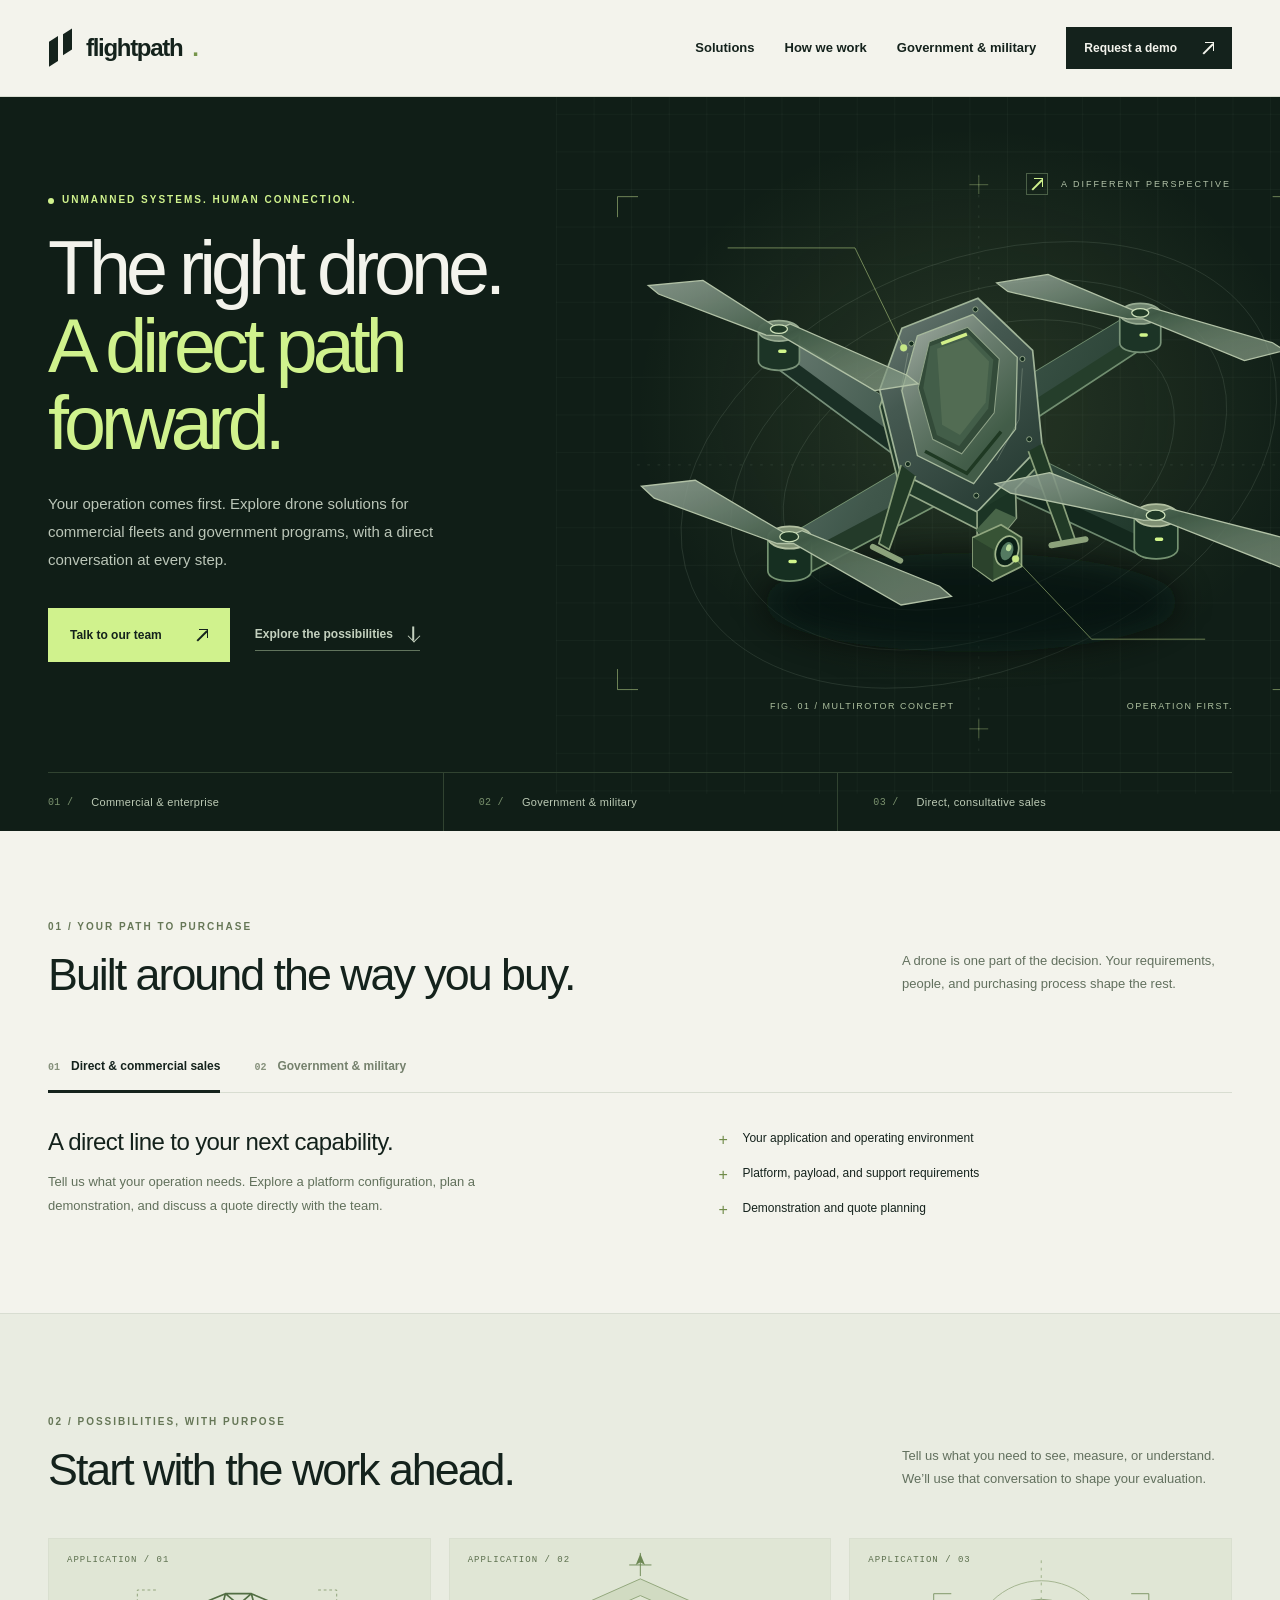
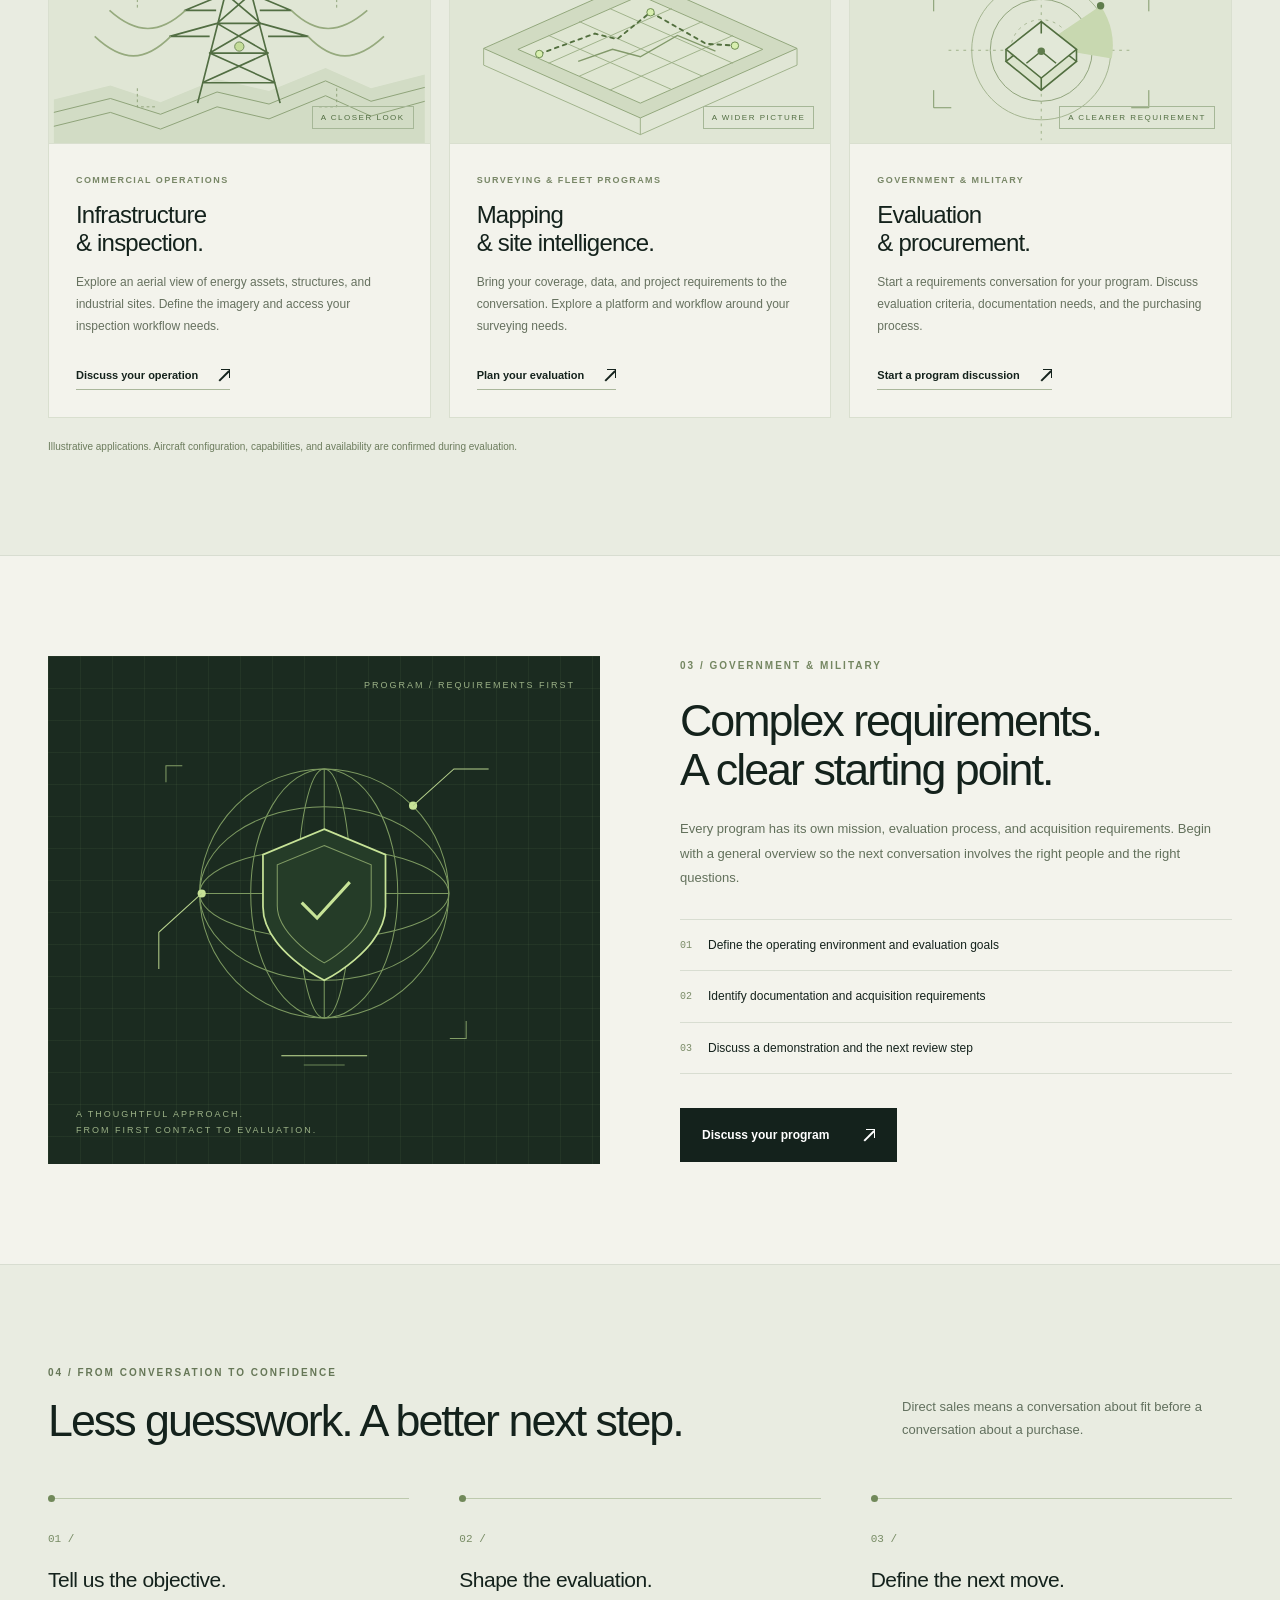
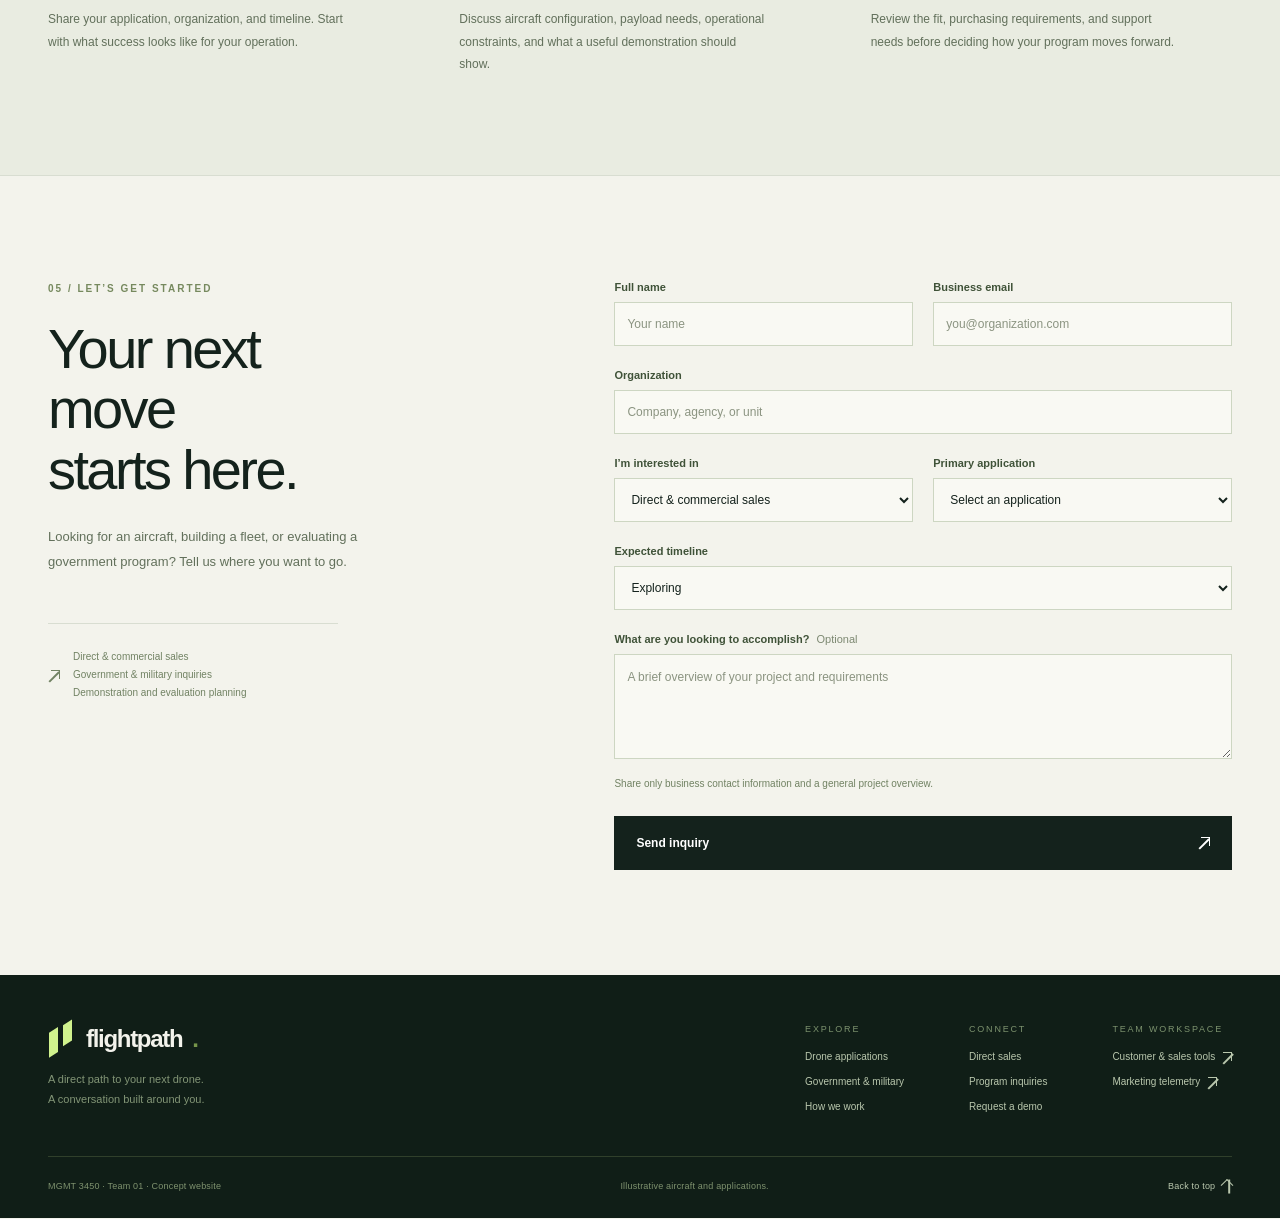
==== commit 62fa1174: "Build drone website for direct sales and military procurement" ====
--- a/index.html
+++ b/index.html
@@ -1,12 +1,129 @@
 <!doctype html>
-<html lang="en"><head><meta charset="utf-8"><meta name="viewport" content="width=device-width, initial-scale=1"><meta name="description" content="Marketing telemetry with an interactive funnel, buyer-segment trends, and optional live API connection."><title>Flightpath | Marketing Telemetry</title><link rel="stylesheet" href="marketing/styles.css"><script defer src="marketing/model.js"></script><script defer src="marketing/app.js"></script></head>
-<body><a class="skip" href="#overview">Skip to overview</a>
-<header class="site-header"><div class="nav-inner"><a class="logo" href="#overview"><span class="logo-mark">↗</span> FLIGHTPATH <span class="logo-divider">/</span> <span class="logo-sub">MARKETING TELEMETRY</span></a><nav aria-label="Page sections"><a href="#overview">Overview</a><a href="#visualization">Funnel Visualization</a><a href="#trends">Campaign Trends</a><a href="#alerts">Alerts</a><a href="#architecture">Architecture</a></nav><a class="sales-link" href="sales.html">Sales workspace ↗</a></div></header>
-<main><section class="hero"><div><p class="eyebrow">GROWTH SYSTEMS / BUYER INTELLIGENCE</p><h1>Every signal.<br><span>A clearer direction.</span></h1><p class="intro">Buyer outreach, from first impression to conversion.<br>One connected view of your marketing engine.</p></div><div class="hero-status"><span class="status-orbit" aria-hidden="true">◎</span><div><span class="small-label">SYSTEM STATUS</span><strong id="status-label">Simulation active</strong><span id="updated">Waiting for first sample</span></div></div></section>
-<section class="source-panel" aria-labelledby="source-title"><div class="source-top"><div><h2 id="source-title">Data source</h2><p id="source-description">Simulated buyer-segment data. No outreach systems are connected.</p></div><div class="mode-control"><span>Demo Mode <small>(Simulated Data)</small></span><button id="mode-toggle" class="switch" role="switch" aria-checked="false" aria-label="Live Mode (API Endpoint)"><span></span></button><span>Live Mode <small>(API Endpoint)</small></span></div><span id="mode-badge" class="pill">SIMULATION ACTIVE</span></div><form id="api-form" class="api-settings" hidden><label>Read-only API endpoint<input id="api-endpoint" type="url" placeholder="https://your-backend.example/api/marketing" autocomplete="off" aria-describedby="api-help"></label><button type="submit" class="primary">Connect endpoint ↗</button><p id="api-help">Use your own JSON endpoint. CRM and outreach API keys stay on your backend. Live mode never generates sample data.</p></form><p id="connection-message" class="connection-message" role="status"></p></section>
-<section id="overview" class="section-block" aria-labelledby="overview-title"><div class="section-heading"><div><p class="eyebrow">01 / PERFORMANCE SNAPSHOT</p><h2 id="overview-title">The numbers that move you.</h2></div><div class="scope"><label for="channel">Buyer segment</label><select id="channel"><option value="all">All buyer segments</option></select><span id="sample-count">40 intervals · 15-second spacing</span></div></div><div id="kpis" class="kpi-grid"></div><p class="section-note">Metrics aggregate the selected buyer segment’s displayed intervals. CAC uses conversions as an acquisition proxy; ROAS uses attributed revenue relative to outreach spend.</p></section>
-<section id="visualization" class="panel section-block" aria-labelledby="funnel-title"><div class="panel-heading"><div><p class="eyebrow">02 / CONVERSION PATH</p><h2 id="funnel-title">Follow the flow.</h2><p>Stage geometry responds to audience volume and conversion rates.</p></div><span class="tag">FIG 01 / TOP-DOWN FUNNEL</span></div><div class="funnel-segment-context"><p id="funnel-scope">All buyer segments · impressions → clicks → leads → conversions</p><div id="funnel-segments" class="segment-list" aria-label="Funnel buyer segments"></div></div><div class="funnel-layout"><div class="funnel-canvas"><svg id="funnel" viewBox="0 0 740 370" role="img" aria-labelledby="funnel-svg-title funnel-svg-description"></svg><div class="funnel-legend"><span><i></i> Audience flow</span><span>Color intensity = stage conversion rate</span></div><p class="section-note">Widths use a square-root scale for readability. Colors are illustrative, not validated performance thresholds.</p></div><aside class="control-panel"><p class="eyebrow">SIMULATION CONSOLE</p><h3>Explore the conversion chain.</h3><p id="controls-note">Adjust the inputs. Watch the entire system respond.</p><fieldset id="demo-controls"><legend class="sr-only">Demo simulation settings</legend><label>Impressions / interval <output for="demo-impressions" id="value-impressions"></output><input id="demo-impressions" type="range" min="1000" max="10000" step="100" value="4000"></label><label>Click-through rate <output for="demo-ctr" id="value-ctr"></output><input id="demo-ctr" type="range" min="0" max="8" step="0.1" value="2.4"></label><label>Click → lead rate <output for="demo-lead" id="value-lead"></output><input id="demo-lead" type="range" min="0" max="80" step="1" value="24"></label><label>Lead → conversion rate <output for="demo-close" id="value-close"></output><input id="demo-close" type="range" min="0" max="80" step="1" value="18"></label><label>Cost per click <output for="demo-cpc" id="value-cpc"></output><input id="demo-cpc" type="range" min="0.2" max="5" step="0.1" value="1.8"></label></fieldset><p class="control-footnote">Demo revenue: $180 per conversion. Inputs apply across simulated buyer segments.</p></aside></div></section>
-<section id="trends" class="section-block" aria-labelledby="trends-title"><div class="section-heading"><div><p class="eyebrow">03 / RECENT TELEMETRY</p><h2 id="trends-title">Signals over time.</h2></div><label class="metric-select">Chart metric <select id="chart-metric"><option value="spend">Outreach spend ($)</option><option value="impressions">Impressions</option><option value="ctr">CTR (%)</option><option value="conversions">Conversions</option><option value="cac">CAC ($)</option><option value="roas">ROAS (×)</option></select></label></div><div class="panel chart-panel"><div class="chart-top"><span id="chart-title">Outreach spend ($)</span><span><i class="chart-dot"></i> <span id="chart-source">Simulated samples</span></span></div><svg id="trend-chart" viewBox="0 0 1100 250" role="img" aria-labelledby="chart-svg-title chart-svg-description"></svg><p class="section-note">Each point is one buyer-segment interval. Hover or focus a point for details. Missing ratios appear as gaps.</p></div><div class="panel telemetry-table"><div class="panel-heading"><div><h3>Buyer segment performance log</h3><p id="table-description">Most recent 40 intervals. Select a column header to sort.</p></div><button id="export" class="secondary">↓ Export CSV</button></div><div class="table-scroll"><table><caption class="sr-only">Recent buyer-segment telemetry, sortable by column</caption><thead><tr id="table-head"></tr></thead><tbody id="table-body"></tbody></table></div></div></section>
-<section id="alerts" class="section-block" aria-labelledby="alerts-title"><div class="section-heading"><div><p class="eyebrow">04 / SYSTEM NOTICES</p><h2 id="alerts-title">Stay ahead of the signal.</h2></div><label class="budget-setting">40-interval budget ($)<input id="budget" type="number" min="1" max="1000000000" step="1" value="8000"></label></div><div id="notice" class="notice" role="status"></div><p class="section-note">Budget notices compare all buyer segments’ displayed spend with this rolling-window limit, independently of the buyer-segment filter.</p></section>
-<section id="architecture" class="panel section-block" aria-labelledby="architecture-title"><div class="panel-heading"><div><p class="eyebrow">05 / SYSTEM ARCHITECTURE</p><h2 id="architecture-title">Built for a connected picture.</h2><p>A clear route from platform events to actionable telemetry.</p></div><span class="tag">READ-ONLY DATA FLOW</span></div><div class="architecture-flow"><div><span class="node-number">01</span><h3>Data Sources</h3><p>Defense outreach · Maritime contacts<br>Fleet operators · Demo requests</p></div><span class="flow-arrow" aria-hidden="true">→</span><div><span class="node-number">02</span><h3>Ingestion Bridge</h3><p>Your backend connectors<br>Normalize · validate · attribute</p></div><span class="flow-arrow" aria-hidden="true">→</span><div><span class="node-number">03</span><h3>Warehouse</h3><p>PostgreSQL / chosen storage<br>Aggregate buyer-segment intervals</p></div><span class="flow-arrow" aria-hidden="true">→</span><div class="active-node"><span class="node-number">04</span><h3>Dashboard</h3><p>Read-only JSON endpoint<br>KPIs · funnel · trends</p></div></div><div class="architecture-note"><span id="architecture-status">Current route: browser simulation → dashboard.</span><span>Connectors, warehouse ingestion, and platform authentication are future backend work.</span></div></section>
-<footer><a class="footer-brand" href="#overview">↗ FLIGHTPATH</a><span>MGMT 3450 · TEAM 01</span><span>Marketing telemetry / Prototype</span><a href="sales.html">Explore the sales workspace ↗</a></footer></main></body></html>
+<html lang="en">
+<head>
+  <meta charset="utf-8">
+  <meta name="viewport" content="width=device-width, initial-scale=1">
+  <meta name="description" content="Explore a direct path to your next drone program. Flightpath brings commercial buyers and government teams from requirements to a focused aircraft evaluation.">
+  <meta name="theme-color" content="#101e17">
+  <title>Flightpath | A direct path to your next drone</title>
+  <link rel="stylesheet" href="website/styles.css">
+  <script defer src="website/app.js"></script>
+</head>
+<body>
+  <a class="skip" href="#main">Skip to content</a>
+  <header class="site-header">
+    <div class="wrap header-inner">
+      <a class="wordmark" href="index.html" aria-label="Flightpath home"><span class="brand-mark" aria-hidden="true"></span>flightpath<span class="brand-period">.</span></a>
+      <button class="menu-toggle" id="menu-toggle" type="button" aria-controls="site-nav" aria-expanded="false"><span class="menu-lines" aria-hidden="true"></span>Menu</button>
+      <nav class="site-nav" id="site-nav" aria-label="Main navigation">
+        <a href="#solutions">Solutions</a>
+        <a href="#process">How we work</a>
+        <a href="#government">Government &amp; military</a>
+        <a class="header-cta" href="#contact">Request a demo <span class="arrow-diagonal" aria-hidden="true"></span></a>
+      </nav>
+    </div>
+  </header>
+  <main id="main">
+    <section class="hero" aria-labelledby="hero-title">
+      <div class="wrap">
+        <div class="hero-inner">
+          <div class="hero-copy">
+            <p class="eyebrow"><span class="dot" aria-hidden="true"></span>Unmanned systems. Human connection.</p>
+            <h1 id="hero-title">The right drone.<br><em>A direct path<br>forward.</em></h1>
+            <p class="hero-description">Your operation comes first. Explore drone solutions for commercial fleets and government programs, with a direct conversation at every step.</p>
+            <div class="hero-actions">
+              <a class="button button-lime" href="#contact" data-request="direct">Talk to our team <span class="button-arrow arrow-diagonal" aria-hidden="true"></span></a>
+              <a class="text-link" href="#solutions">Explore the possibilities <span class="arrow-diagonal arrow-down" aria-hidden="true"></span></a>
+            </div>
+          </div>
+          <div class="hero-art">
+            <img src="website/drone.svg" alt="Technical illustration of a four-rotor drone with an underbody camera" width="960" height="840" fetchpriority="high">
+            <div class="art-label" aria-hidden="true"><span><i class="arrow-diagonal"></i></span>A DIFFERENT PERSPECTIVE</div>
+            <div class="art-caption"><span>FIG. 01 / MULTIROTOR CONCEPT</span><span>OPERATION FIRST.</span></div>
+          </div>
+        </div>
+        <div class="hero-bottom" aria-label="Who we work with"><div><span>01 /</span>Commercial &amp; enterprise</div><div><span>02 /</span>Government &amp; military</div><div><span>03 /</span>Direct, consultative sales</div></div>
+      </div>
+    </section>
+    <section class="section route-section wrap" aria-labelledby="route-title">
+      <div class="section-heading"><div><p class="eyebrow">01 / YOUR PATH TO PURCHASE</p><h2 id="route-title">Built around the way you buy.</h2></div><p class="section-description">A drone is one part of the decision. Your requirements, people, and purchasing process shape the rest.</p></div>
+      <div class="buyer-tabs" role="tablist" aria-label="Choose your purchasing path">
+        <button class="buyer-tab is-active" type="button" role="tab" id="buyer-tab-direct" aria-selected="true" aria-controls="buyer-panel" tabindex="0" data-buyer="direct"><span class="tab-number" aria-hidden="true">01</span>Direct &amp; commercial sales</button>
+        <button class="buyer-tab" type="button" role="tab" id="buyer-tab-military" aria-selected="false" aria-controls="buyer-panel" tabindex="-1" data-buyer="military"><span class="tab-number" aria-hidden="true">02</span>Government &amp; military</button>
+      </div>
+      <div class="buyer-content" id="buyer-panel" role="tabpanel" aria-labelledby="buyer-tab-direct" tabindex="0"><div><h3 id="buyer-title">From your first aircraft to your next fleet.</h3><p id="buyer-description">Start with the job you need to do. Discuss your operating environment, preferred payloads, and fleet goals directly, then define a focused demonstration before making a purchase decision.</p></div><ul class="buyer-points" id="buyer-points"><li>Explore aircraft and payload requirements</li><li>Plan a demonstration around your application</li><li>Discuss training, support, and fleet needs</li></ul></div>
+    </section>
+    <section class="section solutions-section" id="solutions" aria-labelledby="solutions-title">
+      <div class="wrap">
+        <div class="section-heading"><div><p class="eyebrow">02 / POSSIBILITIES, WITH PURPOSE</p><h2 id="solutions-title">Start with the work ahead.</h2></div><p class="section-description">Tell us what you need to see, measure, or understand. We’ll use that conversation to shape your evaluation.</p></div>
+        <div class="solution-grid">
+          <article class="solution-card">
+            <div class="solution-visual"><span class="card-code">APPLICATION / 01</span>
+              <svg viewBox="0 0 400 220" fill="none" aria-hidden="true"><path d="M0 173 61 158 115 176 176 151 232 164 293 139 342 161 400 146V220H0Z" fill="#d2dcc5"/><g stroke="#8a9f74" stroke-width="1"><path d="m0 187 61-15 54 17 61-24 56 13 61-25 49 22 58-15M0 202l61-15 54 18 61-24 56 13 61-25 49 22 58-16"/></g><g stroke="#526e43" stroke-width="1.8" stroke-linejoin="round"><path d="m155 177 30-118h28l31 118M176 91h47M168 123h63M160 155h79M185 59l38 32-55 32 71 32M213 59l-37 32 55 32-71 32M175 77h-34l44-18M222 77h34l-43-18M168 105h-43l51-14M231 105h43l-51-14"/><path d="M142 77c-28 26-53 26-82 0M256 77c27 26 52 26 82 0M126 105c-28 28-52 28-82 0M274 105c27 28 52 28 82 0" stroke="#96aa7e"/></g><path d="M110 55h-20v20M285 55h20v20M90 161v20h20M305 161v20h-20" stroke="#8b9f75" stroke-dasharray="3 3"/><circle cx="200" cy="116" r="5" fill="#c4dc99" stroke="#6b8553"/></svg>
+              <span class="visual-tag">A CLOSER LOOK</span>
+            </div>
+            <div class="solution-body"><p class="eyebrow">COMMERCIAL OPERATIONS</p><h3>Infrastructure<br>&amp; inspection.</h3><p>Explore an aerial view of energy assets, structures, and industrial sites. Define the imagery and access your inspection workflow needs.</p><button type="button" data-use-case="Infrastructure inspection">Discuss your operation <span class="arrow-diagonal" aria-hidden="true"></span></button></div>
+          </article>
+          <article class="solution-card">
+            <div class="solution-visual"><span class="card-code">APPLICATION / 02</span>
+              <svg viewBox="0 0 400 220" fill="none" aria-hidden="true"><path d="m200 43 169 75-169 75L31 118Z" fill="#d1dbc2" stroke="#8ea477"/><path d="m200 61 132 58-132 58-132-58Z" fill="#dfe6d2" stroke="#8ea477"/><g stroke="#9caf87"><path d="m101 104 132 58M134 89l133 59M167 75l133 59M101 134l133-59M134 148l133-59M167 163l133-59"/><path d="m31 118v18l169 75 169-75v-18M200 193v18"/></g><path d="m91 124 60-22 24 6 36-29 60 34 31 2" stroke="#526f3e" stroke-width="2" stroke-linecap="round" stroke-dasharray="4 5"/><path d="m133 132 37-13 30 8 40-23 41 17" stroke="#82996a" stroke-width="1.5"/><g fill="#d8efaf" stroke="#66874a"><circle cx="91" cy="124" r="4"/><circle cx="211" cy="79" r="4"/><circle cx="302" cy="115" r="4"/></g><path d="M200 15v25M188 28h24" stroke="#6d8854"/><path d="m200 16 5 12-5-3-5 3Z" fill="#6d8854"/></svg>
+              <span class="visual-tag">A WIDER PICTURE</span>
+            </div>
+            <div class="solution-body"><p class="eyebrow">SURVEYING &amp; FLEET PROGRAMS</p><h3>Mapping<br>&amp; site intelligence.</h3><p>Bring your coverage, data, and project requirements to the conversation. Explore a platform and workflow around your surveying needs.</p><button type="button" data-use-case="Mapping &amp; surveying">Plan your evaluation <span class="arrow-diagonal" aria-hidden="true"></span></button></div>
+          </article>
+          <article class="solution-card">
+            <div class="solution-visual"><span class="card-code">APPLICATION / 03</span>
+              <svg viewBox="0 0 400 220" fill="none" aria-hidden="true"><circle cx="201" cy="120" r="75" stroke="#a0b28c"/><circle cx="201" cy="120" r="55" stroke="#8b9f76"/><circle cx="201" cy="120" r="33" stroke="#a0b28c" stroke-dasharray="3 5"/><path d="M101 120h200M201 23v194" stroke="#9baf85" stroke-dasharray="3 5"/><path d="m200 116 65-44a79 79 0 0 1 12 57Z" fill="#c8d8b0"/><g stroke="#526f40" stroke-width="1.7"><path d="m163 132 38-30 38 30-38 31Z" fill="#dbe4cd"/><path d="m163 119 38-30 38 30-38 31Z" fill="#e2e8d8"/><path d="m185 134 16-13 16 13M201 89v13M163 119v13M239 119v13M201 150v13"/></g><path d="M104 59H85v19M298 59h19v19M85 163v19h19M317 163v19h-19" stroke="#799362"/><circle cx="265" cy="72" r="4" fill="#5f7c4c"/><circle cx="201" cy="121" r="4" fill="#5f7c4c"/></svg>
+              <span class="visual-tag">A CLEARER REQUIREMENT</span>
+            </div>
+            <div class="solution-body"><p class="eyebrow">GOVERNMENT &amp; MILITARY</p><h3>Evaluation<br>&amp; procurement.</h3><p>Start a requirements conversation for your program. Discuss evaluation criteria, documentation needs, and the purchasing process.</p><button type="button" data-use-case="Government evaluation">Start a program discussion <span class="arrow-diagonal" aria-hidden="true"></span></button></div>
+          </article>
+        </div>
+        <p class="section-footnote">Illustrative applications. Aircraft configuration, capabilities, and availability are confirmed during evaluation.</p>
+      </div>
+    </section>
+    <section class="section government-section wrap" id="government" aria-labelledby="government-title">
+      <div class="government-visual">
+        <span class="gov-reference">PROGRAM / REQUIREMENTS FIRST</span>
+        <svg viewBox="0 0 400 360" fill="none" aria-hidden="true"><g stroke="#7c9960" stroke-width="1"><circle cx="200" cy="164" r="122"/><ellipse cx="200" cy="164" rx="72" ry="122"/><ellipse cx="200" cy="164" rx="26" ry="122"/><ellipse cx="200" cy="164" rx="122" ry="44"/><ellipse cx="200" cy="164" rx="122" ry="85"/><path d="M78 164h244M200 42v244"/></g><path d="m200 101 60 25v51c0 42-60 72-60 72s-60-30-60-72v-51Z" fill="#253c28" stroke="#c7e397" stroke-width="1.7"/><path d="m200 117 46 19v40c0 30-46 56-46 56s-46-26-46-56v-40Z" stroke="#829d65"/><path d="m179 174 14 14 31-34" stroke="#c7e397" stroke-width="3" stroke-linecap="square"/><circle cx="80" cy="164" r="4" fill="#c7e397"/><circle cx="287" cy="78" r="4" fill="#c7e397"/><path d="M80 164 38 202v36M287 78l40-36h34" stroke="#b6d18c"/><path d="M45 55V39h16M339 289v17h-16" stroke="#829d65"/><path d="M158 323h84" stroke="#c7e397"/><path d="M180 332h40" stroke="#6d8856"/></svg>
+        <div class="gov-caption">A THOUGHTFUL APPROACH.<br>FROM FIRST CONTACT TO EVALUATION.</div>
+      </div>
+      <div class="government-copy"><p class="eyebrow">03 / GOVERNMENT &amp; MILITARY</p><h2 id="government-title">Complex requirements.<br>A clear starting point.</h2><p>Every program has its own mission, evaluation process, and acquisition requirements. Begin with a general overview so the next conversation involves the right people and the right questions.</p><ul class="procurement-list"><li><span>01</span>Define the operating environment and evaluation goals</li><li><span>02</span>Identify documentation and acquisition requirements</li><li><span>03</span>Discuss a demonstration and the next review step</li></ul><a class="button" href="#contact" data-request="military">Discuss your program <span class="button-arrow arrow-diagonal" aria-hidden="true"></span></a></div>
+    </section>
+    <section class="section process-section" id="process" aria-labelledby="process-title">
+      <div class="wrap">
+        <div class="section-heading"><div><p class="eyebrow">04 / FROM CONVERSATION TO CONFIDENCE</p><h2 id="process-title">Less guesswork. A better next step.</h2></div><p class="section-description">Direct sales means a conversation about fit before a conversation about a purchase.</p></div>
+        <div class="process-grid"><article class="process-step"><span class="step-number">01 /</span><h3>Tell us the objective.</h3><p>Share your application, organization, and timeline. Start with what success looks like for your operation.</p></article><article class="process-step"><span class="step-number">02 /</span><h3>Shape the evaluation.</h3><p>Discuss aircraft configuration, payload needs, operational constraints, and what a useful demonstration should show.</p></article><article class="process-step"><span class="step-number">03 /</span><h3>Define the next move.</h3><p>Review the fit, purchasing requirements, and support needs before deciding how your program moves forward.</p></article></div>
+      </div>
+    </section>
+    <section class="contact-section wrap" id="contact" aria-labelledby="contact-title">
+      <div class="contact-layout">
+        <div class="contact-intro"><p class="eyebrow">05 / LET’S GET STARTED</p><h2 id="contact-title">Your next move<br>starts here.</h2><p>Looking for an aircraft, building a fleet, or evaluating a government program? Tell us where you want to go.</p><div class="contact-aside"><span class="arrow-diagonal" aria-hidden="true"></span><div>Direct &amp; commercial sales<br>Government &amp; military inquiries<br>Demonstration and evaluation planning</div></div></div>
+        <form class="inquiry-form" id="inquiry-form">
+          <div class="form-grid">
+            <div class="form-field"><label for="inquiry-name">Full name</label><input id="inquiry-name" name="name" type="text" autocomplete="name" maxlength="100" placeholder="Your name" required></div>
+            <div class="form-field"><label for="inquiry-email">Business email</label><input id="inquiry-email" name="email" type="email" autocomplete="email" maxlength="254" placeholder="you@organization.com" required></div>
+            <div class="form-field full"><label for="inquiry-organization">Organization</label><input id="inquiry-organization" name="organization" type="text" autocomplete="organization" maxlength="160" placeholder="Company, agency, or unit" required></div>
+            <div class="form-field"><label for="inquiry-buyer">I’m interested in</label><select id="inquiry-buyer" name="buyerType" required><option value="direct">Direct &amp; commercial sales</option><option value="military">Government &amp; military</option></select></div>
+            <div class="form-field"><label for="inquiry-use-case">Primary application</label><select id="inquiry-use-case" name="useCase" required><option value="" disabled selected>Select an application</option><option>Infrastructure inspection</option><option>Mapping &amp; surveying</option><option>Government evaluation</option><option>Other</option></select></div>
+            <div class="form-field full"><label for="inquiry-timeline">Expected timeline</label><select id="inquiry-timeline" name="timeline" required><option>Exploring</option><option>Within 3 months</option><option>3–6 months</option><option>6+ months</option></select></div>
+            <div class="form-field full"><label for="inquiry-message">What are you looking to accomplish? <span>Optional</span></label><textarea id="inquiry-message" name="message" rows="4" maxlength="2000" placeholder="A brief overview of your project and requirements"></textarea></div>
+          </div>
+          <div class="field-trap" aria-hidden="true"><label for="inquiry-website">Leave this field blank</label><input id="inquiry-website" type="text" name="website" tabindex="-1" autocomplete="off"></div>
+          <p class="form-note">Share only business contact information and a general project overview.</p>
+          <button class="button form-submit" id="inquiry-submit" type="submit" disabled>Send inquiry <span class="button-arrow arrow-diagonal" aria-hidden="true"></span></button>
+          <noscript><p class="form-note">Please enable JavaScript to save your inquiry. You can still explore all website sections.</p></noscript>
+          <p class="form-status" id="inquiry-status" role="status" aria-live="polite"></p>
+          <p class="form-error" id="inquiry-error" role="alert" hidden></p>
+        </form>
+      </div>
+    </section>
+  </main>
+  <footer class="site-footer">
+    <div class="wrap">
+      <div class="footer-main"><div><a class="wordmark" href="index.html" aria-label="Flightpath home"><span class="brand-mark" aria-hidden="true"></span>flightpath<span class="brand-period">.</span></a><p class="footer-tagline">A direct path to your next drone.<br>A conversation built around you.</p></div><div class="footer-links"><div><p>Explore</p><a href="#solutions">Drone applications</a><a href="#government">Government &amp; military</a><a href="#process">How we work</a></div><div><p>Connect</p><a href="#contact" data-request="direct">Direct sales</a><a href="#contact" data-request="military">Program inquiries</a><a href="#contact">Request a demo</a></div><div><p>Team workspace</p><a href="sales.html">Customer &amp; sales tools <span class="arrow-diagonal" aria-hidden="true"></span></a><a href="telemetry.html">Marketing telemetry <span class="arrow-diagonal" aria-hidden="true"></span></a></div></div></div>
+      <div class="footer-bottom"><span>MGMT 3450 · Team 01 · Concept website</span><span>Illustrative aircraft and applications.</span><a href="#main">Back to top <span class="arrow-diagonal arrow-up" aria-hidden="true"></span></a></div>
+    </div>
+  </footer>
+</body>
+</html>
--- a/website/styles.css
+++ b/website/styles.css
@@ -0,0 +1,10 @@
+:root{--ink:#14221c;--ink-soft:#405045;--paper:#f3f3ec;--white:#fff;--line:#d8ddd1;--lime:#d0f28d;--muted:#7c8b7c;--dark:#101e17;--max:1280px;font-family:Arial,Helvetica,sans-serif;color:var(--ink);background:var(--paper);font-synthesis:none;text-rendering:optimizeLegibility;scroll-behavior:smooth}
+*{box-sizing:border-box}body{margin:0}button,input,select,textarea{font:inherit}a{color:inherit;text-decoration:none}button,a,input,select,textarea{-webkit-tap-highlight-color:transparent}button,a{touch-action:manipulation}button{cursor:pointer}button:disabled{cursor:wait;opacity:.65}img{max-width:100%;display:block}button:focus-visible,a:focus-visible,input:focus-visible,select:focus-visible,textarea:focus-visible{outline:3px solid #5a7b2a;outline-offset:5px}[hidden]{display:none!important}.sr-only,.field-trap{position:absolute;width:1px;height:1px;padding:0;margin:-1px;overflow:hidden;clip:rect(0,0,0,0);white-space:nowrap;border:0}.skip{position:absolute;z-index:100;left:16px;top:10px;transform:translateY(-150%);padding:14px 20px;background:var(--lime);font-weight:700}.skip:focus{transform:translateY(0)}.wrap{width:min(var(--max),calc(100% - 96px));margin-inline:auto}.site-header{background:var(--paper);position:relative;z-index:10;border-bottom:1px solid var(--line)}.header-inner{min-height:96px;display:flex;align-items:center;gap:42px}.wordmark{font-size:24px;font-weight:800;letter-spacing:-1.3px;display:flex;align-items:center;gap:10px}.brand-mark{width:26px;height:30px;display:inline-block;position:relative;transform:skewY(-14deg);margin-right:2px}.brand-mark:before,.brand-mark:after{content:"";position:absolute;width:9px;background:var(--ink);transform:skewY(-20deg)}.brand-mark:before{left:1px;top:4px;height:25px}.brand-mark:after{left:15px;top:0;height:21px}.brand-period{color:#76954a}.site-nav{display:flex;align-items:center;gap:30px;margin-left:auto}.site-nav>a{font-size:13px;font-weight:600;white-space:nowrap;transition:color .18s}.site-nav>a:hover{color:#5c7734}.site-nav>a:after{content:"";display:block;width:0;height:1px;background:currentColor;transition:width .18s}.site-nav>a:hover:after{width:100%}.header-cta{font-size:12px!important;padding:14px 18px;background:var(--ink);color:var(--paper)!important;display:flex;gap:25px;align-items:center}.header-cta:after{display:none!important}.menu-toggle{display:none;background:none;border:1px solid var(--line);padding:11px 12px;font-size:12px;align-items:center;gap:9px}.menu-lines{width:15px;height:9px;border-block:1px solid currentColor;display:block}.eyebrow{font-size:10px;line-height:1.5;font-weight:600;letter-spacing:2px;text-transform:uppercase;margin:0 0 23px}.eyebrow .dot{display:inline-block;width:6px;height:6px;background:currentColor;border-radius:50%;margin-right:8px;vertical-align:middle}.hero{background:var(--dark);color:var(--paper);position:relative;overflow:hidden}.hero-inner{min-height:675px;display:grid;grid-template-columns:1.05fr 1fr;position:relative;align-items:center}.hero-copy{padding:75px 0 90px;position:relative;z-index:2}.hero .eyebrow{color:var(--lime)}h1{font-size:clamp(56px,5.9vw,86px);line-height:1.025;letter-spacing:-5px;font-weight:500;margin:0 0 28px}h1 em{font-style:normal;color:var(--lime)}.hero-description{font-size:15px;line-height:1.85;color:#bbc6b8;max-width:403px;margin:0 0 34px}.hero-actions{display:flex;gap:25px;align-items:center;flex-wrap:wrap}.button{display:inline-flex;align-items:center;justify-content:space-between;gap:34px;border:1px solid transparent;border-radius:0;padding:17px 21px;font-size:12px;font-weight:700;line-height:1.5;background:var(--ink);color:var(--white);transition:background .18s,transform .18s}.button:hover{background:#2d4431;transform:translateY(-2px)}.button-lime{background:var(--lime);color:var(--ink)}.button-lime:hover{background:#e0ffae}.button-arrow{font-size:20px;line-height:1;display:inline-block;font-weight:400}.text-link{display:inline-flex;align-items:center;gap:15px;font-size:12px;font-weight:600;padding-block:9px;border-bottom:1px solid currentColor;transition:gap .18s}.text-link:hover{gap:22px}.hero-actions .text-link{color:#c4d1bf;border-color:#61745d}.hero-art{position:relative;align-self:stretch;min-width:0}.hero-art>img{position:absolute;width:142%;max-width:none;left:-17%;top:50%;transform:translateY(-50%);opacity:.98}.art-caption{position:absolute;bottom:58px;left:20%;right:-1px;font-size:9px;line-height:1.7;letter-spacing:1.5px;color:#adc09f;display:flex;justify-content:space-between;gap:20px;text-transform:uppercase}.art-label{position:absolute;top:76px;right:1px;display:flex;align-items:center;gap:13px;letter-spacing:2px;font-size:9px;color:#b1c1a7}.art-label span{width:22px;height:22px;border:1px solid #4b6047;display:grid;place-items:center;color:var(--lime)}.hero-bottom{border-top:1px solid #314331;display:grid;grid-template-columns:repeat(3,1fr);position:relative;z-index:2}.hero-bottom>div{display:flex;gap:18px;padding:23px 0;font-size:11px;letter-spacing:.3px;align-items:center;color:#bccab5}.hero-bottom>div+div{padding-left:35px;border-left:1px solid #314331}.hero-bottom span{font-family:monospace;font-size:10px;color:#79906d}.section{padding-block:100px;scroll-margin-top:25px}.section-heading{display:flex;justify-content:space-between;align-items:flex-end;gap:40px;margin-bottom:44px}.section-heading .eyebrow{margin-bottom:16px;color:#667757}.section-heading h2,.intro-heading h2,.government-copy h2,.contact-intro h2{font-size:clamp(34px,3.5vw,50px);line-height:1.08;letter-spacing:-2px;font-weight:500;margin:0}.section-description{font-size:13px;line-height:1.8;max-width:330px;color:#62705e;margin:0 0 3px}.route-section{padding-top:88px;padding-bottom:95px}.buyer-tabs{border-bottom:1px solid var(--line);display:flex;gap:34px}.buyer-tab{border:0;background:none;position:relative;padding:17px 0 19px;text-align:left;font-size:12px;font-weight:600;color:#75816d}.buyer-tab:after{content:"";position:absolute;bottom:-1px;left:0;right:0;height:3px;background:transparent}.buyer-tab.is-active,.buyer-tab[aria-selected=true]{color:var(--ink)}.buyer-tab.is-active:after,.buyer-tab[aria-selected=true]:after{background:var(--ink)}.tab-number{font-family:monospace;font-size:10px;margin-right:11px;color:#86917c}.buyer-content{display:grid;grid-template-columns:1.15fr 1fr;gap:80px;padding-top:35px;align-items:center}.buyer-content h3{font-size:24px;font-weight:500;letter-spacing:-.6px;margin:0 0 14px}.buyer-content p{font-size:13px;line-height:1.85;color:#61705b;max-width:510px;margin:0}.buyer-points{list-style:none;margin:0;padding:0;display:grid;gap:16px;font-size:12px;line-height:1.6}.buyer-points li{position:relative;padding-left:24px}.buyer-points li:before{content:"+";font-size:16px;position:absolute;left:0;top:-2px;color:#708b49}.solutions-section{border-block:1px solid var(--line);background:#e9ece1}.solution-grid{display:grid;grid-template-columns:repeat(3,minmax(0,1fr));gap:18px}.solution-card{background:var(--paper);border:1px solid #d9dfcf;display:flex;flex-direction:column;min-width:0}.solution-visual{height:205px;position:relative;background:#e0e6d5;overflow:hidden;border-bottom:1px solid #d9dfcf}.solution-visual svg{width:100%;height:100%;display:block}.card-code{font-family:monospace;position:absolute;top:16px;left:18px;font-size:9px;letter-spacing:1px;color:#5b6f4d}.visual-tag{position:absolute;bottom:14px;right:16px;letter-spacing:1.5px;font-size:8px;color:#526e42;padding:6px 8px;border:1px solid #a6b797}.solution-body{padding:28px 27px 27px;display:flex;flex:1;flex-direction:column}.solution-body .eyebrow{color:#788767;font-size:9px;margin-bottom:13px;letter-spacing:1.4px}.solution-body h3{font-size:24px;font-weight:500;letter-spacing:-.8px;line-height:1.15;margin:0 0 14px}.solution-body p{font-size:12px;line-height:1.85;color:#66715f;margin:0 0 24px}.solution-body button{margin-top:auto;align-self:flex-start;color:var(--ink);border:0;border-bottom:1px solid #aab79b;background:none;font-size:11px;padding:8px 0;display:inline-flex;gap:20px;font-weight:700}.solution-body button:hover{border-color:var(--ink)}.solution-body button span{font-size:16px;font-weight:400}.section-footnote{font-size:10px;color:#6c7c5d;margin:20px 0 0;line-height:1.7}.government-section{display:grid;grid-template-columns:1fr 1fr;gap:80px;align-items:center}.government-visual{position:relative;background:#1b2b20;aspect-ratio:1/.92;display:grid;place-items:center;overflow:hidden;color:#c2d79b}.government-visual:before{content:"";position:absolute;inset:0;background-image:linear-gradient(#7a976018 1px,transparent 1px),linear-gradient(90deg,#7a976018 1px,transparent 1px);background-size:32px 32px}.government-visual svg{width:74%;height:auto;position:relative}.gov-caption{position:absolute;bottom:26px;left:28px;font-size:9px;letter-spacing:2px;line-height:1.7;color:#9cb287}.gov-reference{position:absolute;top:24px;right:25px;letter-spacing:2px;font-size:9px;color:#9cb287}.government-copy .eyebrow{color:#748661}.government-copy>p:not(.eyebrow){font-size:13px;line-height:1.9;color:#62705b;margin:24px 0}.procurement-list{margin:28px 0 34px;padding:0;list-style:none;font-size:12px;line-height:1.7}.procurement-list li{border-top:1px solid var(--line);padding:15px 0;display:flex;gap:16px}.procurement-list li:last-child{border-bottom:1px solid var(--line)}.procurement-list span{color:#7b8c68;font-family:monospace;font-size:10px;margin-top:2px}.process-section{background:#e9ece1;border-block:1px solid var(--line)}.process-grid{display:grid;grid-template-columns:repeat(3,1fr);gap:50px;padding-top:10px}.process-step{position:relative;padding-top:34px;border-top:1px solid #bdc9ad}.process-step:before{content:"";position:absolute;top:-4px;left:0;width:7px;height:7px;background:#71895a;border-radius:50%}.step-number{font-family:monospace;color:#788c65;font-size:11px;display:block;margin-bottom:23px}.process-step h3{font-size:21px;font-weight:500;letter-spacing:-.5px;margin:0 0 16px}.process-step p{font-size:12px;line-height:1.85;color:#62705b;margin:0;max-width:310px}.contact-section{padding-block:105px;scroll-margin-top:20px}.contact-layout{display:grid;grid-template-columns:.85fr 1.15fr;gap:110px}.contact-intro .eyebrow{color:#76895e}.contact-intro h2{font-size:56px;max-width:340px;letter-spacing:-2.6px}.contact-intro>p:not(.eyebrow){font-size:13px;line-height:1.9;color:#62705b;max-width:310px;margin-top:25px}.contact-aside{border-top:1px solid var(--line);padding-top:24px;margin-top:48px;font-size:10px;color:#718263;line-height:1.8;max-width:290px;display:flex;gap:13px;align-items:flex-start}.contact-aside span{font-size:17px;line-height:1.1}.inquiry-form{position:relative}.form-grid{display:grid;grid-template-columns:1fr 1fr;gap:23px 20px}.form-field{display:grid;gap:9px;min-width:0}.form-field.full{grid-column:1/-1}.form-field label{font-size:11px;font-weight:600;color:#3f5238}.form-field label span{font-weight:400;color:#7c8871;margin-left:4px}.form-field input,.form-field select,.form-field textarea{border:1px solid #cdd6c2;background:#f9f9f3;color:var(--ink);border-radius:0;padding:13px 12px;min-height:44px;font-size:12px;width:100%;transition:border-color .18s}.form-field input::placeholder,.form-field textarea::placeholder{color:#8b9481}.form-field textarea{resize:vertical;min-height:104px;line-height:1.6}.form-field select{padding-right:30px}.form-field input:hover,.form-field select:hover,.form-field textarea:hover{border-color:#8a9c77}.form-field input:focus,.form-field select:focus,.form-field textarea:focus{border-color:#5a7b2a;outline-offset:1px;outline-width:1px}.form-note{font-size:10px;line-height:1.7;color:#718263;margin:16px 0 24px;max-width:450px}.form-submit{width:100%;text-align:left}.form-status{font-size:12px;line-height:1.75;color:#395a28;margin:16px 0 0}.form-status:empty{display:none}.form-error{font-size:12px;line-height:1.7;color:#903721;background:#faebe4;padding:13px 15px;border-left:3px solid #ad4b2f;margin-top:18px}.site-footer{background:var(--dark);color:#b9c7ad;padding-block:49px 27px}.footer-main{display:flex;align-items:flex-start;justify-content:space-between;gap:35px;padding-bottom:44px}.footer-main .wordmark{color:var(--paper)}.footer-main .brand-mark:before,.footer-main .brand-mark:after{background:var(--lime)}.footer-tagline{font-size:11px;line-height:1.8;color:#829576;margin:16px 0 0;max-width:230px}.footer-links{display:flex;gap:65px}.footer-links>div{display:flex;flex-direction:column;gap:14px;font-size:10px}.footer-links p{font-size:9px;letter-spacing:1.8px;color:#7c926e;margin:0 0 3px;text-transform:uppercase}.footer-links a:hover{color:var(--lime)}.footer-bottom{display:flex;justify-content:space-between;gap:20px;border-top:1px solid #30402b;padding-top:24px;color:#7f936f;font-size:9px;letter-spacing:.2px}.footer-bottom a{color:#b9c7ad}.footer-bottom a:hover{color:var(--lime)}
+@media(min-width:1500px){.hero-inner{min-height:710px}.hero-art>img{width:150%;left:-20%}}
+@media(max-width:1100px){.wrap{width:calc(100% - 64px)}.header-inner{gap:24px}.site-nav{gap:20px}.site-nav>a{font-size:11px}.header-cta{padding:13px 15px;gap:17px}h1{font-size:68px;letter-spacing:-3.7px}.hero-inner{min-height:625px}.hero-art>img{width:155%;left:-24%}.hero-copy{padding-block:65px 80px}.hero-description{max-width:350px}.art-caption{left:10%;font-size:8px;bottom:50px}.buyer-content{gap:50px}.government-section{gap:50px}.contact-layout{gap:65px;grid-template-columns:.85fr 1.15fr}.contact-intro h2{font-size:49px}.solution-body{padding:25px 21px}.solution-body h3{font-size:22px}.footer-links{gap:45px}}
+@media(max-width:800px){.wrap{width:calc(100% - 44px)}.header-inner{min-height:78px;flex-wrap:wrap;justify-content:space-between;gap:0}.wordmark{font-size:22px}.menu-toggle{display:flex}.site-nav{width:100%;margin:0;display:grid;gap:0;border-top:1px solid var(--line);padding:9px 0 16px}.site-nav>a{font-size:13px;padding:12px 0;display:block}.site-nav>a:after{display:none}.site-nav .header-cta{display:flex;margin-top:7px;max-width:230px;padding:13px 16px}.js .site-nav:not(.is-open){display:none}.hero-inner{min-height:0;grid-template-columns:1fr}.hero-copy{padding:60px 0 0;max-width:600px}.hero .eyebrow{font-size:9px;letter-spacing:1.6px;margin-bottom:24px}h1{font-size:clamp(56px,9.8vw,74px);max-width:600px;letter-spacing:-3.7px;margin-bottom:24px}.hero-description{max-width:440px;font-size:14px}.hero-art{min-height:395px;margin-top:20px}.hero-art>img{width:98%;left:4%;max-height:560px;object-fit:contain}.art-label{top:13px;font-size:8px}.art-caption{bottom:28px;left:15%;right:3%;font-size:8px}.hero-bottom>div{padding-block:20px;font-size:9px;gap:10px}.hero-bottom>div+div{padding-left:19px}.hero-bottom span{font-size:9px}.section{padding-block:74px}.section-heading{gap:28px;margin-bottom:34px;align-items:flex-start}.section-heading h2,.intro-heading h2,.government-copy h2{font-size:37px;letter-spacing:-1.5px}.section-description{font-size:12px;max-width:245px}.buyer-content{grid-template-columns:1fr;gap:27px;padding-top:30px}.buyer-content h3{font-size:23px}.buyer-content p{max-width:100%}.buyer-points{gap:12px}.solution-grid{gap:12px}.solution-visual{height:165px}.solution-body{padding:23px 17px}.solution-body h3{font-size:20px;letter-spacing:-.6px}.solution-body p{font-size:11px}.solution-body .eyebrow{font-size:8px;letter-spacing:.8px}.solution-body button{font-size:10px;gap:12px}.visual-tag{font-size:6px;right:10px}.card-code{font-size:8px;left:12px}.government-section{gap:35px}.government-visual{aspect-ratio:1/1.3}.government-visual svg{width:90%}.gov-caption{left:17px;bottom:20px;font-size:8px}.gov-reference{right:17px;font-size:7px}.government-copy>p:not(.eyebrow){font-size:12px}.procurement-list{font-size:11px;margin-block:25px}.government-copy .button{font-size:10px;padding:16px;gap:15px}.process-grid{gap:30px}.process-step h3{font-size:19px}.process-step p{font-size:11px}.contact-section{padding-block:75px}.contact-layout{gap:50px;grid-template-columns:1fr}.contact-intro{display:grid;grid-template-columns:1fr 1fr;column-gap:40px}.contact-intro .eyebrow{grid-column:1/-1;margin-bottom:15px}.contact-intro h2{font-size:45px;max-width:340px;grid-row:2/4}.contact-intro>p:not(.eyebrow){font-size:12px;margin:0}.contact-aside{margin-top:20px;padding-top:17px}.footer-links{gap:35px}.footer-main{gap:25px}.footer-links>div{font-size:9px}.footer-tagline{max-width:190px;font-size:10px}}
+@media(max-width:560px){.wrap{width:calc(100% - 40px)}.header-inner{min-height:74px}.hero-copy{padding-top:44px}.hero .eyebrow{font-size:8px;letter-spacing:1.6px;margin-bottom:23px}h1{font-size:clamp(48px,12.2vw,66px);letter-spacing:-2.9px;line-height:1.045;margin-bottom:22px}.hero-description{font-size:12px;line-height:1.85;max-width:340px;margin-bottom:27px}.hero-actions{gap:22px}.hero-actions .button{padding:15px 16px;gap:23px;font-size:11px}.hero-actions .text-link{font-size:10px;gap:10px}.hero-art{min-height:310px;margin-top:25px;margin-inline:-11px}.hero-art>img{width:110%;left:-2%;max-height:420px}.art-label{top:5px;right:8px;font-size:7px;letter-spacing:1.3px}.art-label span{width:18px;height:18px}.art-caption{bottom:17px;font-size:6px;letter-spacing:1.1px;left:11%;right:6%}.hero-bottom{grid-template-columns:1fr}.hero-bottom>div{padding:14px 0;font-size:10px;gap:13px}.hero-bottom>div+div{padding-left:0;border-left:0;border-top:1px solid #263b28}.hero-bottom span{font-size:9px}.section{padding-block:58px}.section-heading{display:block;margin-bottom:27px}.section-heading h2,.intro-heading h2,.government-copy h2{font-size:34px;letter-spacing:-1.4px}.section-heading .eyebrow{font-size:9px;margin-bottom:14px}.section-description{max-width:100%;font-size:12px;margin-top:19px;line-height:1.85}.buyer-tabs{gap:21px}.buyer-tab{font-size:10px;padding-block:15px}.tab-number{font-size:9px;margin-right:7px}.buyer-content{gap:24px;padding-top:26px}.buyer-content h3{font-size:22px}.buyer-content p{font-size:12px}.buyer-points{font-size:11px;gap:13px}.solution-grid{grid-template-columns:1fr;gap:19px}.solution-visual{height:190px}.solution-body{padding:25px}.solution-body h3{font-size:25px}.solution-body p{font-size:12px;max-width:350px;margin-bottom:20px}.solution-body .eyebrow{font-size:9px;letter-spacing:1.5px}.solution-body button{font-size:11px;gap:20px}.visual-tag{font-size:8px;right:17px}.card-code{font-size:9px;left:20px}.section-footnote{font-size:9px;margin-top:17px}.government-section{grid-template-columns:1fr;gap:33px}.government-visual{aspect-ratio:1/.84;order:2}.government-visual svg{width:70%}.gov-caption{left:24px;bottom:22px;font-size:8px}.gov-reference{right:24px;top:22px;font-size:8px}.government-copy .eyebrow{font-size:9px;letter-spacing:1.6px;margin-bottom:16px}.government-copy>p:not(.eyebrow){font-size:12px;margin:22px 0}.procurement-list{font-size:11px;margin-block:23px 27px}.government-copy .button{font-size:11px;padding:16px 19px;gap:24px}.process-grid{grid-template-columns:1fr;gap:29px;padding:0}.process-step{padding:21px 0 0 36px}.process-step:before{width:6px;height:6px;top:-3px}.step-number{position:absolute;left:0;top:23px;font-size:10px}.process-step h3{font-size:22px;margin-bottom:12px}.process-step p{font-size:12px;max-width:100%}.contact-section{padding-block:60px}.contact-layout{gap:30px}.contact-intro{display:block}.contact-intro .eyebrow{font-size:9px;letter-spacing:1.5px;margin-bottom:16px}.contact-intro h2{font-size:43px;letter-spacing:-2px;max-width:350px}.contact-intro>p:not(.eyebrow){font-size:12px;margin-top:21px;max-width:100%}.contact-aside{max-width:100%;margin-top:23px;padding-top:18px;font-size:9px}.form-grid{gap:20px;grid-template-columns:1fr}.form-field.full{grid-column:auto}.form-field input,.form-field select,.form-field textarea{font-size:16px;padding:12px;min-height:46px}.form-field label{font-size:11px}.form-note{font-size:9px;margin-bottom:21px}.form-submit{font-size:12px;padding:17px 19px}.site-footer{padding-block:38px 24px}.footer-main{display:block;padding-bottom:30px}.footer-main .wordmark{font-size:23px}.footer-tagline{max-width:270px;font-size:11px;line-height:1.8}.footer-links{margin-top:30px;justify-content:space-between;gap:20px}.footer-links>div{font-size:10px;gap:14px}.footer-links p{font-size:8px;letter-spacing:1.3px}.footer-bottom{display:block;font-size:8px;line-height:1.9;padding-top:21px}.footer-bottom>span{display:block}.footer-bottom>a{display:inline-block;margin-top:10px}}
+@media(max-width:800px){html:not(.js) .menu-toggle{display:none}}
+@media(prefers-reduced-motion:reduce){:root{scroll-behavior:auto}*,*:before,*:after{transition:none!important;animation:none!important}}
+
+.arrow-diagonal{display:inline-block;position:relative;flex:none;align-self:center;width:12px;height:12px;vertical-align:middle;font-size:0!important;line-height:0!important}.arrow-diagonal:before{content:"";position:absolute;width:14px;height:1.5px;left:-1px;top:6px;background:currentColor;transform:rotate(-45deg)}.arrow-diagonal:after{content:"";position:absolute;right:0;top:0;width:8px;height:8px;border-top:1.5px solid currentColor;border-right:1.5px solid currentColor}.arrow-down{transform:rotate(135deg)}.arrow-up{transform:rotate(-45deg)}.footer-links .arrow-diagonal,.footer-bottom .arrow-diagonal{width:10px;height:10px;margin-left:4px}.contact-aside>.arrow-diagonal{margin-top:2px}
